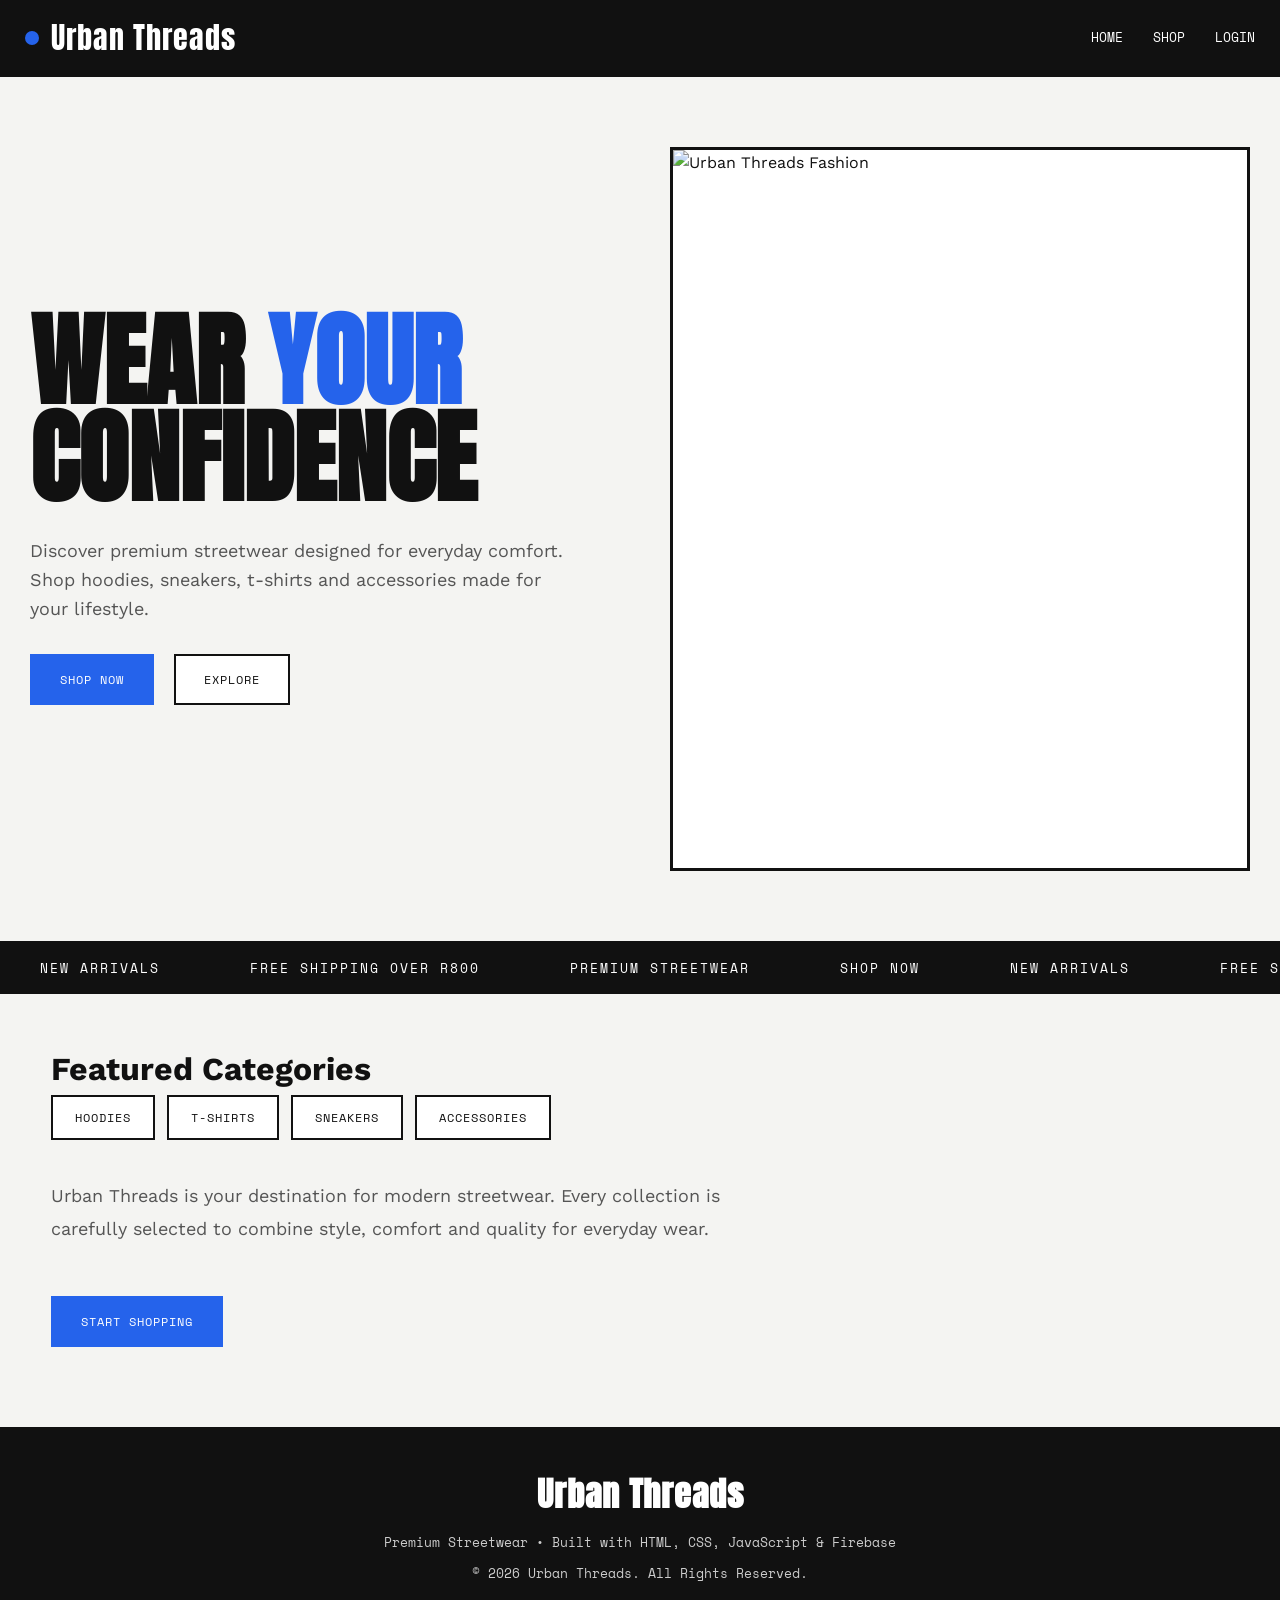
==== index.html @ 03b05e8a "Redesign landing page with modern hero section" ====
<!DOCTYPE html>
<html lang="en">
<head>

    <meta charset="UTF-8">
    <meta name="viewport" content="width=device-width, initial-scale=1.0">

    <title>Urban Threads</title>

    <link rel="stylesheet" href="css/style.css">

</head>
<body>

    <!-- ==========================
         Navigation
    =========================== -->

    <nav>

        <div class="nav-container">

            <div class="logo">

                <div class="logo-circle"></div>

                Urban Threads

            </div>

            <div class="nav-links">

                <a href="index.html">Home</a>
                <a href="shop.html">Shop</a>
                <a href="login.html">Login</a>

            </div>

        </div>

    </nav>

    <!-- ==========================
         Hero
    =========================== -->

    <section class="hero">

        <div class="hero-text">

            <h1>

                Wear <span>Your</span><br>
                Confidence

            </h1>

            <p>

                Discover premium streetwear designed for everyday comfort.
                Shop hoodies, sneakers, t-shirts and accessories made for
                your lifestyle.

            </p>

            <div class="hero-buttons">

                <a href="shop.html" class="btn btn-primary">

                    Shop Now

                </a>

                <a href="#featured" class="btn btn-outline">

                    Explore

                </a>

            </div>

        </div>

        <div class="hero-image">

            <img
                src="https://images.unsplash.com/photo-1523398002811-999ca8dec234?w=1200"
                alt="Urban Threads Fashion">

        </div>

    </section>

    <!-- ==========================
         Announcement
    =========================== -->

    <section class="announcement">

        <div class="announcement-track">

            <span>NEW ARRIVALS</span>

            <span>FREE SHIPPING OVER R800</span>

            <span>PREMIUM STREETWEAR</span>

            <span>SHOP NOW</span>

            <span>NEW ARRIVALS</span>

            <span>FREE SHIPPING OVER R800</span>

            <span>PREMIUM STREETWEAR</span>

            <span>SHOP NOW</span>

        </div>

    </section>

    <!-- ==========================
         Featured Section
    =========================== -->

    <main id="featured">

        <h1>

            Featured Categories

        </h1>

        <div class="categories">

            <button class="category-btn">

                Hoodies

            </button>

            <button class="category-btn">

                T-Shirts

            </button>

            <button class="category-btn">

                Sneakers

            </button>

            <button class="category-btn">

                Accessories

            </button>

        </div>

        <p style="font-size:18px; max-width:700px; line-height:1.8; color:#555;">

            Urban Threads is your destination for modern streetwear.
            Every collection is carefully selected to combine style,
            comfort and quality for everyday wear.

        </p>

        <br><br>

        <a href="shop.html" class="btn btn-primary">

            Start Shopping

        </a>

    </main>

    <!-- ==========================
         Footer
    =========================== -->

    <footer>

        <h2>

            Urban Threads

        </h2>

        <p>

            Premium Streetwear • Built with HTML, CSS, JavaScript & Firebase

        </p>

        <p>

            © 2026 Urban Threads. All Rights Reserved.

        </p>

    </footer>

</body>
</html>
---- css/style.css ----
/* ==========================================
   GOOGLE FONTS
========================================== */

@import url('https://fonts.googleapis.com/css2?family=Anton&family=Work+Sans:wght@300;400;500;600;700&family=Space+Mono:wght@400;700&display=swap');

/* ==========================================
   RESET
========================================== */

*{
    margin:0;
    padding:0;
    box-sizing:border-box;
}

html{
    scroll-behavior:smooth;
}

body{

    font-family:'Work Sans',sans-serif;
    background:#f4f4f2;
    color:#111;
    line-height:1.6;
    -webkit-font-smoothing:antialiased;

}

img{

    display:block;
    width:100%;

}

a{

    text-decoration:none;
    color:inherit;

}

button{

    cursor:pointer;
    border:none;
    font-family:'Work Sans',sans-serif;

}

main{

    width:92%;
    max-width:1300px;
    margin:50px auto;

}

/* ==========================================
   NAVBAR
========================================== */

nav{

    position:sticky;
    top:0;
    z-index:1000;

    background:#111;

    border-bottom:2px solid #111;

}

nav .nav-container{

    max-width:1300px;

    margin:auto;

    height:75px;

    display:flex;
    justify-content:space-between;
    align-items:center;

    padding:0 25px;

}

.logo{

    display:flex;
    align-items:center;
    gap:12px;

    font-family:'Anton',sans-serif;
    font-size:30px;
    letter-spacing:1px;

    color:white;

}

.logo-circle{

    width:14px;
    height:14px;

    border-radius:50%;

    background:#2563eb;

}

.nav-links{

    display:flex;
    align-items:center;
    gap:30px;

}

.nav-links a{

    color:white;

    font-family:'Space Mono',monospace;

    font-size:13px;

    text-transform:uppercase;

    position:relative;

    transition:.3s;

}

.nav-links a::after{

    content:"";

    position:absolute;

    left:0;
    bottom:-6px;

    width:0;

    height:2px;

    background:#2563eb;

    transition:.3s;

}

.nav-links a:hover::after{

    width:100%;

}

.nav-right{

    display:flex;
    align-items:center;
    gap:15px;

}

#user-email{

    color:#ddd;

    font-size:13px;

    max-width:180px;

    overflow:hidden;

    white-space:nowrap;

    text-overflow:ellipsis;

    font-family:'Space Mono',monospace;

}

.cart-count{

    width:22px;

    height:22px;

    border-radius:50%;

    display:flex;

    justify-content:center;

    align-items:center;

    background:#2563eb;

    color:white;

    font-size:12px;

    font-weight:bold;

}

/* ==========================================
   BUTTONS
========================================== */

.btn{

    display:inline-flex;

    justify-content:center;

    align-items:center;

    padding:14px 28px;

    border:2px solid #111;

    background:#111;

    color:white;

    font-family:'Space Mono',monospace;

    text-transform:uppercase;

    font-size:12px;

    letter-spacing:1px;

    transition:.25s;

}

.btn:hover{

    transform:translate(-3px,-3px);

}

.btn-primary{

    background:#2563eb;

    border-color:#2563eb;

}

.btn-primary:hover{

    background:#1d4ed8;

}

.btn-outline{

    background:white;

    color:#111;

}

.btn-outline:hover{

    background:#111;

    color:white;

}

/* ==========================================
   HERO
========================================== */

.hero{

    min-height:92vh;

    display:grid;

    grid-template-columns:1fr 1fr;

    align-items:center;

    gap:60px;

    max-width:1300px;

    margin:auto;

    padding:70px 30px;

}

.hero-text h1{

    font-family:'Anton',sans-serif;

    font-size:clamp(60px,8vw,105px);

    line-height:0.95;

    text-transform:uppercase;

}

.hero-text span{

    color:#2563eb;

}

.hero-text p{

    margin:30px 0;

    font-size:18px;

    max-width:550px;

    color:#555;

}

.hero-buttons{

    display:flex;

    gap:20px;

    flex-wrap:wrap;

}

.hero-image{

    overflow:hidden;

    border:3px solid #111;

    background:white;

}

.hero-image img{

    aspect-ratio:4/5;

    object-fit:cover;

    transition:.4s;

}

.hero-image:hover img{

    transform:scale(1.05);

}

/* ==========================================
   ANNOUNCEMENT BAR
========================================== */

.announcement{

    background:#111;

    color:white;

    overflow:hidden;

    white-space:nowrap;

    padding:12px 0;

    border-top:2px solid #111;

    border-bottom:2px solid #111;

}

.announcement-track{

    display:inline-block;

    animation:scroll 22s linear infinite;

    font-family:'Space Mono',monospace;

    text-transform:uppercase;

    font-size:13px;

    letter-spacing:2px;

}

.announcement-track span{

    margin:0 40px;

}

@keyframes scroll{

    from{

        transform:translateX(0);

    }

    to{

        transform:translateX(-50%);

    }

}

/* ==========================================
   SEARCH
========================================== */

.search-section {
    margin-bottom: 30px;
}

#search {
    width: 100%;
    padding: 16px 20px;
    border: 2px solid #111;
    background: white;
    font-size: 16px;
    font-family: "Work Sans", sans-serif;
    transition: 0.3s;
}

#search:focus {
    outline: none;
    border-color: #2563eb;
}

/* ==========================================
   CATEGORY BUTTONS
========================================== */

.categories {
    display: flex;
    flex-wrap: wrap;
    gap: 12px;
    margin-bottom: 40px;
}

.category-btn {
    padding: 12px 22px;
    border: 2px solid #111;
    background: white;
    color: #111;
    font-family: "Space Mono", monospace;
    font-size: 12px;
    text-transform: uppercase;
    letter-spacing: 1px;
    transition: 0.3s;
}

.category-btn:hover {
    background: #111;
    color: white;
}

.category-btn.active {
    background: #2563eb;
    color: white;
    border-color: #2563eb;
}

/* ==========================================
   PRODUCT GRID
========================================== */

#products {
    display: grid;
    grid-template-columns: repeat(auto-fit, minmax(270px, 1fr));
    gap: 30px;
    margin-bottom: 60px;
}

/* ==========================================
   PRODUCT CARD
========================================== */

.product-card {
    background: white;
    border: 2px solid #111;
    transition: 0.3s;
    overflow: hidden;
    display: flex;
    flex-direction: column;
}

.product-card:hover {
    transform: translateY(-8px);
    box-shadow: 8px 8px 0 #111;
}

.product-card img {
    width: 100%;
    height: 320px;
    object-fit: cover;
    border-bottom: 2px solid #111;
    transition: 0.4s;
}

.product-card:hover img {
    transform: scale(1.05);
}

.product-info {
    padding: 18px;
    display: flex;
    flex-direction: column;
    flex: 1;
}

.product-category {
    display: inline-block;
    margin-bottom: 10px;
    padding: 4px 10px;
    background: #2563eb;
    color: white;
    font-family: "Space Mono", monospace;
    font-size: 11px;
    text-transform: uppercase;
    width: fit-content;
}

.product-card h3 {
    font-family: "Anton", sans-serif;
    font-size: 24px;
    letter-spacing: 1px;
    text-transform: uppercase;
    margin-bottom: 10px;
}

.product-card p {
    color: #555;
    line-height: 1.6;
    margin-bottom: 20px;
    flex: 1;
}

.product-bottom {
    display: flex;
    justify-content: space-between;
    align-items: center;
    margin-top: auto;
}

.product-price {
    font-family: "Space Mono", monospace;
    font-size: 22px;
    font-weight: bold;
    color: #2563eb;
}

.add-cart-btn {
    padding: 12px 18px;
    border: none;
    background: #111;
    color: white;
    font-family: "Space Mono", monospace;
    font-size: 12px;
    text-transform: uppercase;
    transition: 0.3s;
}

.add-cart-btn:hover {
    background: #2563eb;
}

/* ==========================================
   LOADING & EMPTY STATES
========================================== */

.loading-state,
.empty-state {
    grid-column: 1 / -1;
    background: white;
    border: 2px dashed #999;
    padding: 60px 20px;
    text-align: center;
    font-family: "Space Mono", monospace;
    color: #666;
    text-transform: uppercase;
}

/* ==========================================
   CART
========================================== */

.cart-card {
    display: flex;
    gap: 20px;
    align-items: center;
    background: white;
    border: 2px solid #111;
    padding: 20px;
    margin-bottom: 25px;
    transition: 0.3s;
}

.cart-card:hover {
    box-shadow: 8px 8px 0 #111;
}

.cart-image {
    width: 160px;
    height: 160px;
    object-fit: cover;
    border: 2px solid #111;
}

.cart-details {
    flex: 1;
}

.cart-details h3 {
    font-family: "Anton", sans-serif;
    font-size: 28px;
    text-transform: uppercase;
    margin-bottom: 10px;
}

.cart-details p {
    color: #555;
    margin-bottom: 8px;
}

.cart-price {
    font-family: "Space Mono", monospace;
    font-size: 22px;
    font-weight: bold;
    color: #2563eb;
    margin: 12px 0;
}

.quantity-controls {
    display: flex;
    align-items: center;
    gap: 12px;
    margin-top: 15px;
}

.quantity-controls button {
    width: 40px;
    height: 40px;
    background: #111;
    color: white;
    font-size: 18px;
    transition: 0.3s;
}

.quantity-controls button:hover {
    background: #2563eb;
}

.quantity-controls span {
    font-size: 18px;
    font-weight: bold;
}

.remove-btn {
    margin-top: 18px;
    padding: 12px 20px;
    background: #dc2626;
    color: white;
    transition: 0.3s;
}

.remove-btn:hover {
    background: #b91c1c;
}

#cart-total {
    margin-top: 35px;
    text-align: right;
    font-family: "Anton", sans-serif;
    font-size: 38px;
    color: #111;
}

/* ==========================================
   FOOTER
========================================== */

footer {
    margin-top: 80px;
    background: #111;
    color: white;
    padding: 40px 20px;
    text-align: center;
}

footer h2 {
    font-family: "Anton", sans-serif;
    font-size: 34px;
    margin-bottom: 10px;
    letter-spacing: 1px;
}

footer p {
    color: #ccc;
    margin-top: 10px;
    font-family: "Space Mono", monospace;
    font-size: 13px;
}

/* ==========================================
   SIMPLE ANIMATIONS
========================================== */

.product-card,
.cart-card,
.category-btn,
.add-cart-btn,
.btn {
    transition: all 0.3s ease;
}

.fade-in {
    animation: fadeIn .5s ease;
}

@keyframes fadeIn {

    from {
        opacity: 0;
        transform: translateY(20px);
    }

    to {
        opacity: 1;
        transform: translateY(0);
    }

}

/* ==========================================
   RESPONSIVE
========================================== */

@media (max-width: 992px) {

    .hero {
        grid-template-columns: 1fr;
        text-align: center;
    }

    .hero-text p {
        margin-left: auto;
        margin-right: auto;
    }

    .hero-buttons {
        justify-content: center;
    }

    .hero-image {
        max-width: 450px;
        margin: auto;
    }

}

@media (max-width: 768px) {

    nav .nav-container {
        flex-direction: column;
        height: auto;
        padding: 20px;
        gap: 15px;
    }

    .nav-links {
        flex-wrap: wrap;
        justify-content: center;
    }

    .cart-card {
        flex-direction: column;
        text-align: center;
    }

    .cart-image {
        width: 100%;
        height: 260px;
    }

    #products {
        grid-template-columns: 1fr;
    }

    .hero-text h1 {
        font-size: 58px;
    }

}

@media (max-width: 480px) {

    main {
        width: 95%;
    }

    .hero {
        padding: 50px 20px;
    }

    .hero-text h1 {
        font-size: 46px;
    }

    .hero-text p {
        font-size: 16px;
    }

    .btn {
        width: 100%;
    }

    .product-card img {
        height: 260px;
    }

    .cart-image {
        height: 220px;
    }

}
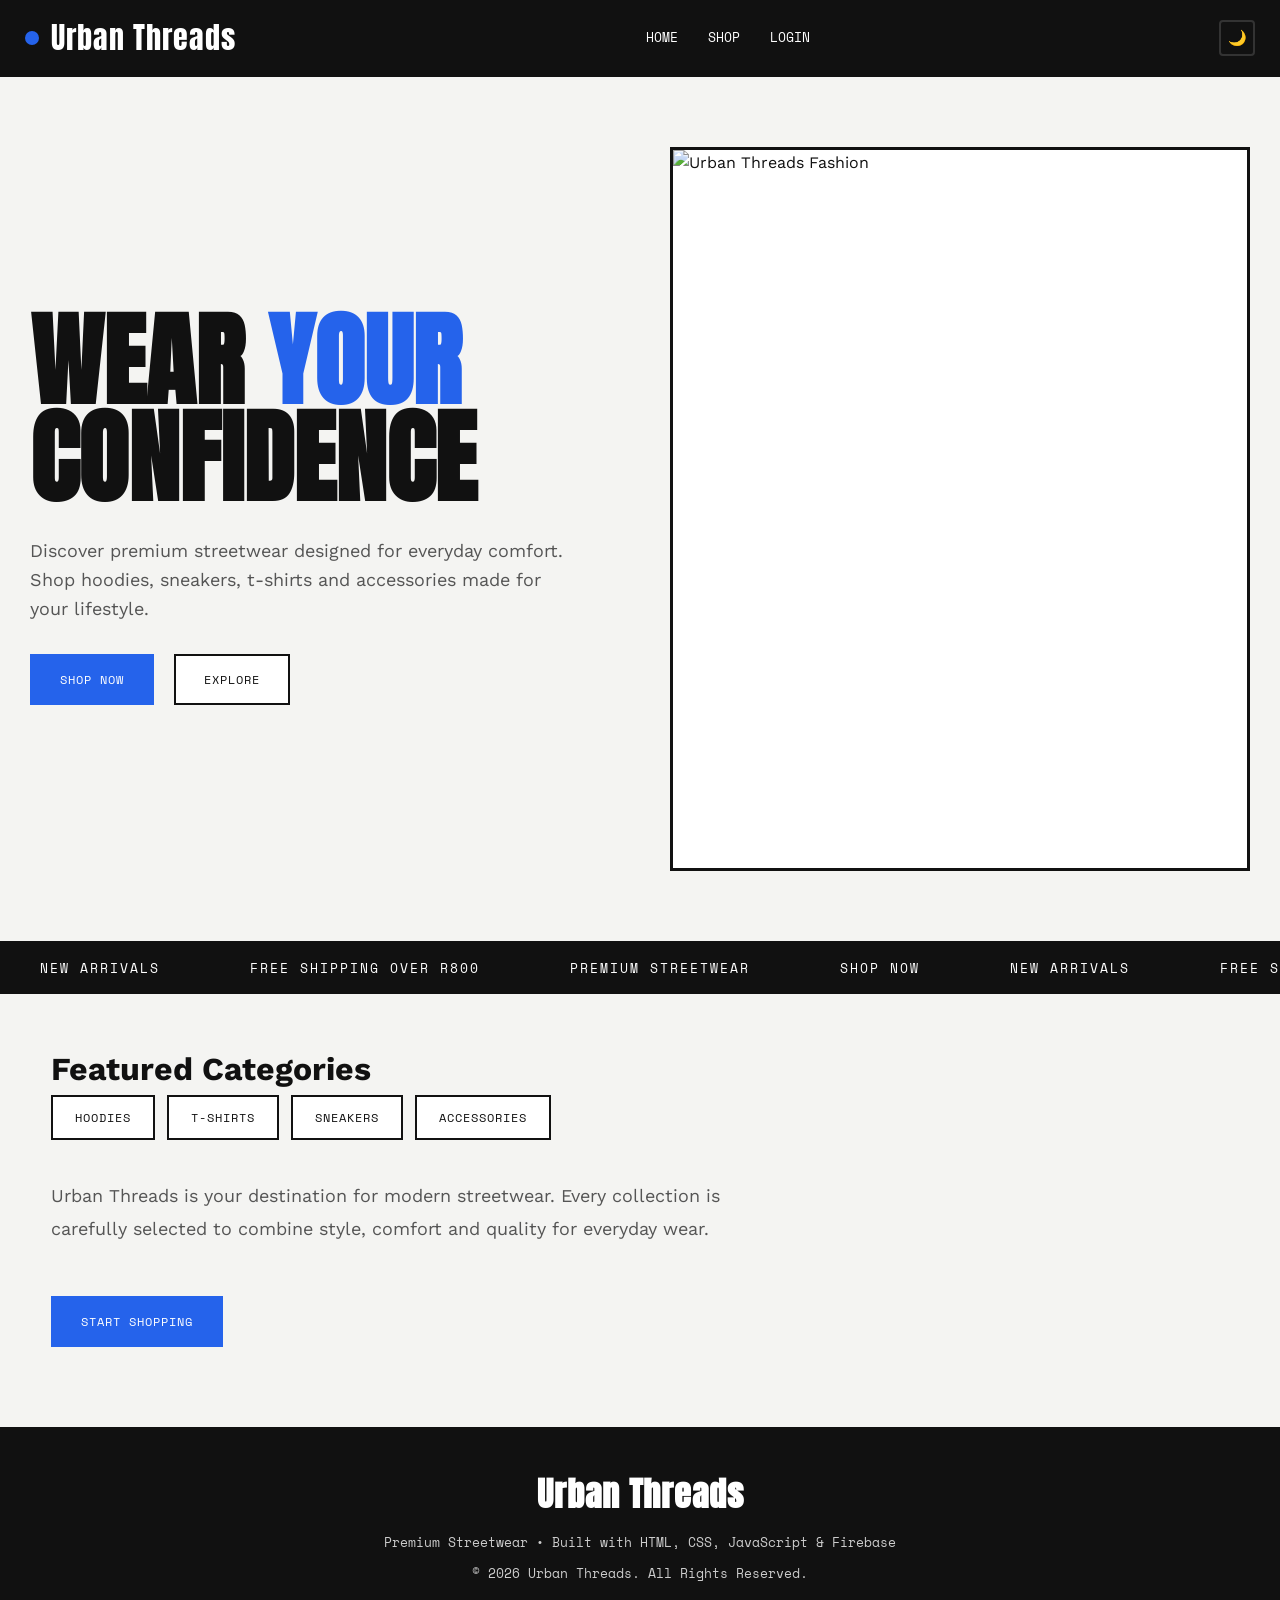
==== commit 2275f2b5: "Dark Mode Feauture Addition" ====
--- a/index.html
+++ b/index.html
@@ -2,6 +2,14 @@
 <html lang="en">
 <head>
 
+    <script>
+        (function () {
+            var stored = localStorage.getItem("ut-theme");
+            var theme = stored || (window.matchMedia("(prefers-color-scheme: dark)").matches ? "dark" : "light");
+            document.documentElement.setAttribute("data-theme", theme);
+        })();
+    </script>
+
     <meta charset="UTF-8">
     <meta name="viewport" content="width=device-width, initial-scale=1.0">
 
@@ -36,6 +44,12 @@
 
             </div>
 
+            <div class="nav-right">
+
+                <button id="theme-toggle" class="theme-toggle" type="button" aria-label="Toggle dark mode">🌙</button>
+
+            </div>
+
         </div>
 
     </nav>
@@ -203,5 +217,7 @@
 
     </footer>
 
+    <script type="module" src="js/theme.js"></script>
+
 </body>
 </html>
--- a/css/style.css
+++ b/css/style.css
@@ -3,6 +3,30 @@
 ========================================== */
 
 @import url('https://fonts.googleapis.com/css2?family=Anton&family=Work+Sans:wght@300;400;500;600;700&family=Space+Mono:wght@400;700&display=swap');
+
+/* ==========================================
+   THEME TOKENS
+   Page background, card surfaces, and text colors are driven by these
+   variables so dark mode is a single [data-theme="dark"] override below.
+   The black nav bar, footer, and brand-blue/red accents are intentionally
+   left as fixed literals — they're meant to stay the same in both themes.
+========================================== */
+
+:root {
+    --bg: #f4f4f2;
+    --surface: #ffffff;
+    --ink: #111111;
+    --ink-soft: #555555;
+    color-scheme: light;
+}
+
+[data-theme="dark"] {
+    --bg: #131311;
+    --surface: #1d1d1a;
+    --ink: #ededE7;
+    --ink-soft: #a3a49a;
+    color-scheme: dark;
+}
 
 /* ==========================================
    RESET
@@ -21,8 +45,8 @@
 body{
 
     font-family:'Work Sans',sans-serif;
-    background:#f4f4f2;
-    color:#111;
+    background:var(--bg);
+    color:var(--ink);
     line-height:1.6;
     -webkit-font-smoothing:antialiased;
 
@@ -70,7 +94,7 @@
 
     background:#111;
 
-    border-bottom:2px solid #111;
+    border-bottom:2px solid var(--ink);
 
 }
 
@@ -172,6 +196,27 @@
 
 }
 
+.theme-toggle{
+
+    display:flex;
+    align-items:center;
+    justify-content:center;
+    width:36px;
+    height:36px;
+    background:transparent;
+    border:2px solid #333;
+    border-radius:4px;
+    color:#ddd;
+    font-size:15px;
+
+}
+
+.theme-toggle:hover{
+
+    border-color:#ddd;
+
+}
+
 #user-email{
 
     color:#ddd;
@@ -228,7 +273,7 @@
 
     padding:14px 28px;
 
-    border:2px solid #111;
+    border:2px solid var(--ink);
 
     background:#111;
 
@@ -268,9 +313,9 @@
 
 .btn-outline{
 
-    background:white;
-
-    color:#111;
+    background:var(--surface);
+
+    color:var(--ink);
 
 }
 
@@ -332,7 +377,7 @@
 
     max-width:550px;
 
-    color:#555;
+    color:var(--ink-soft);
 
 }
 
@@ -350,9 +395,9 @@
 
     overflow:hidden;
 
-    border:3px solid #111;
-
-    background:white;
+    border:3px solid var(--ink);
+
+    background:var(--surface);
 
 }
 
@@ -388,9 +433,9 @@
 
     padding:12px 0;
 
-    border-top:2px solid #111;
-
-    border-bottom:2px solid #111;
+    border-top:2px solid var(--ink);
+
+    border-bottom:2px solid var(--ink);
 
 }
 
@@ -430,6 +475,28 @@
 
     }
 
+}
+
+/* ==========================================
+   SHOP HEADER
+========================================== */
+
+.shop-header {
+    margin-bottom: 40px;
+}
+
+.shop-header h1 {
+    font-family: "Anton", sans-serif;
+    font-size: clamp(42px, 6vw, 70px);
+    text-transform: uppercase;
+    line-height: 1;
+    margin-bottom: 10px;
+}
+
+.shop-header p {
+    font-size: 18px;
+    color:var(--ink-soft);
+    max-width: 600px;
 }
 
 /* ==========================================
@@ -443,8 +510,8 @@
 #search {
     width: 100%;
     padding: 16px 20px;
-    border: 2px solid #111;
-    background: white;
+    border: 2px solid var(--ink);
+    background:var(--surface);
     font-size: 16px;
     font-family: "Work Sans", sans-serif;
     transition: 0.3s;
@@ -468,9 +535,9 @@
 
 .category-btn {
     padding: 12px 22px;
-    border: 2px solid #111;
-    background: white;
-    color: #111;
+    border: 2px solid var(--ink);
+    background:var(--surface);
+    color:var(--ink);
     font-family: "Space Mono", monospace;
     font-size: 12px;
     text-transform: uppercase;
@@ -505,8 +572,8 @@
 ========================================== */
 
 .product-card {
-    background: white;
-    border: 2px solid #111;
+    background:var(--surface);
+    border: 2px solid var(--ink);
     transition: 0.3s;
     overflow: hidden;
     display: flex;
@@ -515,14 +582,14 @@
 
 .product-card:hover {
     transform: translateY(-8px);
-    box-shadow: 8px 8px 0 #111;
+    box-shadow:8px 8px 0 var(--ink);
 }
 
 .product-card img {
     width: 100%;
     height: 320px;
     object-fit: cover;
-    border-bottom: 2px solid #111;
+    border-bottom: 2px solid var(--ink);
     transition: 0.4s;
 }
 
@@ -558,7 +625,7 @@
 }
 
 .product-card p {
-    color: #555;
+    color:var(--ink-soft);
     line-height: 1.6;
     margin-bottom: 20px;
     flex: 1;
@@ -600,7 +667,7 @@
 .loading-state,
 .empty-state {
     grid-column: 1 / -1;
-    background: white;
+    background:var(--surface);
     border: 2px dashed #999;
     padding: 60px 20px;
     text-align: center;
@@ -617,22 +684,22 @@
     display: flex;
     gap: 20px;
     align-items: center;
-    background: white;
-    border: 2px solid #111;
+    background:var(--surface);
+    border: 2px solid var(--ink);
     padding: 20px;
     margin-bottom: 25px;
     transition: 0.3s;
 }
 
 .cart-card:hover {
-    box-shadow: 8px 8px 0 #111;
+    box-shadow:8px 8px 0 var(--ink);
 }
 
 .cart-image {
     width: 160px;
     height: 160px;
     object-fit: cover;
-    border: 2px solid #111;
+    border: 2px solid var(--ink);
 }
 
 .cart-details {
@@ -647,7 +714,7 @@
 }
 
 .cart-details p {
-    color: #555;
+    color:var(--ink-soft);
     margin-bottom: 8px;
 }
 
@@ -701,7 +768,81 @@
     text-align: right;
     font-family: "Anton", sans-serif;
     font-size: 38px;
-    color: #111;
+    color:var(--ink);
+}
+
+/* ==========================================
+   CART PAGE
+========================================== */
+
+#cart-items {
+    margin-top: 30px;
+}
+
+.cart-card {
+    display: flex;
+    gap: 25px;
+    align-items: center;
+    background:var(--surface);
+    border: 2px solid var(--ink);
+    padding: 20px;
+    margin-bottom: 25px;
+    transition: 0.3s;
+}
+
+.cart-card:hover {
+    transform: translateY(-4px);
+    box-shadow:8px 8px 0 var(--ink);
+}
+
+.cart-image {
+    width: 170px;
+    height: 170px;
+    object-fit: cover;
+    border: 2px solid var(--ink);
+}
+
+.cart-details {
+    flex: 1;
+}
+
+.cart-details h3 {
+    font-family: "Anton", sans-serif;
+    font-size: 30px;
+    margin-bottom: 10px;
+    text-transform: uppercase;
+}
+
+.cart-details p {
+    margin-bottom: 8px;
+    color:var(--ink-soft);
+}
+
+.cart-price {
+    color: #2563eb;
+    font-size: 22px;
+    font-weight: bold;
+    margin: 15px 0;
+}
+
+.remove-btn {
+    background: #dc2626;
+    color: white;
+    padding: 12px 20px;
+    border: none;
+    cursor: pointer;
+    transition: 0.3s;
+}
+
+.remove-btn:hover {
+    background: #b91c1c;
+}
+
+#cart-total {
+    text-align: right;
+    margin-top: 35px;
+    font-size: 40px;
+    font-family: "Anton", sans-serif;
 }
 
 /* ==========================================
@@ -731,6 +872,91 @@
 }
 
 /* ==========================================
+   LOGIN PAGE
+========================================== */
+
+.login-page {
+    display: grid;
+    grid-template-columns: 1fr 1fr;
+    min-height: calc(100vh - 80px);
+}
+
+.login-image img {
+    width: 100%;
+    height: 100%;
+    object-fit: cover;
+}
+
+.login-container {
+    display: flex;
+    flex-direction: column;
+    justify-content: center;
+    padding: 60px;
+    background:var(--surface);
+}
+
+.login-container h1 {
+    font-family: "Anton", sans-serif;
+    font-size: 60px;
+    text-transform: uppercase;
+    margin-bottom: 15px;
+}
+
+.login-container p {
+    color:var(--ink-soft);
+    margin-bottom: 30px;
+}
+
+.login-container form {
+    display: flex;
+    flex-direction: column;
+    gap: 18px;
+}
+
+.login-container input {
+    padding: 15px;
+    border: 2px solid var(--ink);
+    font-size: 16px;
+}
+
+.login-container input:focus {
+    outline: none;
+    border-color: #2563eb;
+}
+
+#login-message {
+    margin-top: 15px;
+    color: #dc2626;
+    font-weight: bold;
+}
+
+.login-container hr {
+    margin: 35px 0;
+}
+
+.login-container h2 {
+    font-family: "Anton", sans-serif;
+    font-size: 30px;
+    margin-bottom: 15px;
+}
+
+@media (max-width: 900px) {
+
+    .login-page {
+        grid-template-columns: 1fr;
+    }
+
+    .login-image {
+        display: none;
+    }
+
+    .login-container {
+        padding: 40px 25px;
+    }
+
+}
+
+/* ==========================================
    SIMPLE ANIMATIONS
 ========================================== */
 
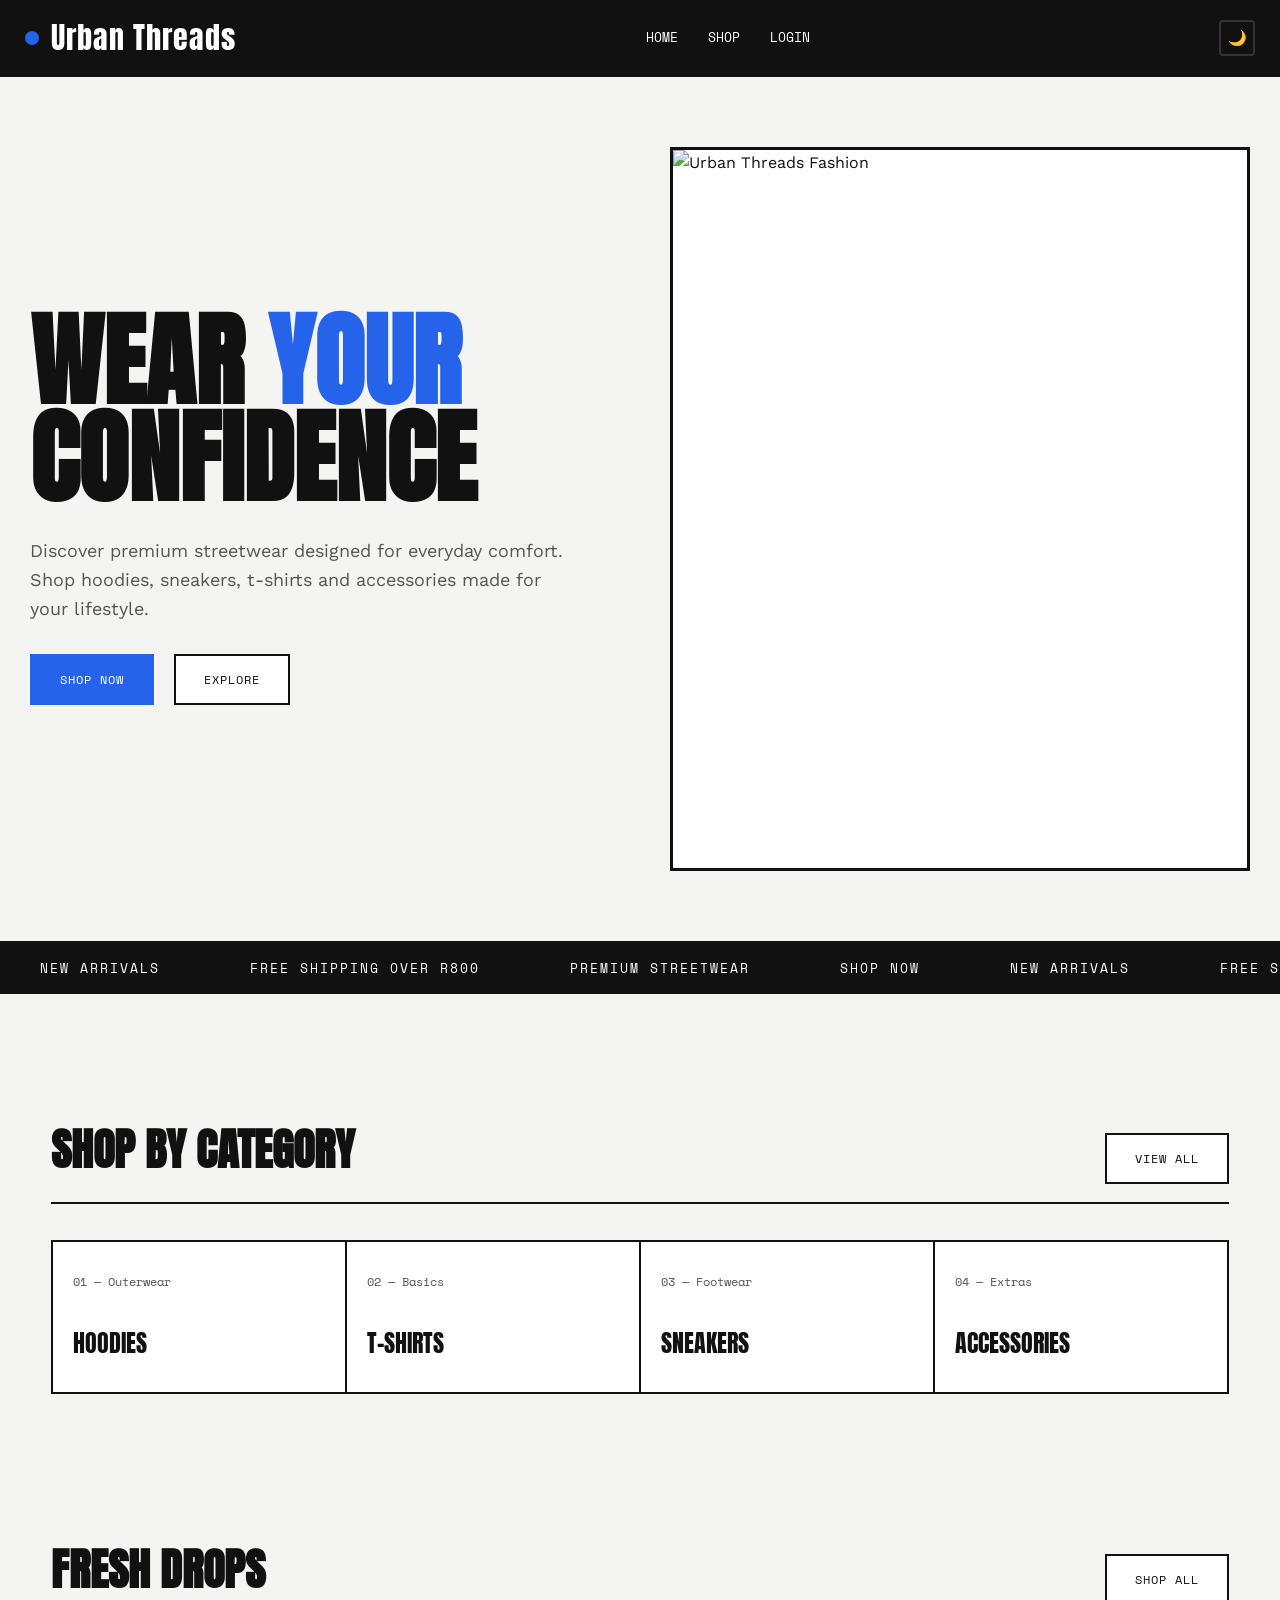
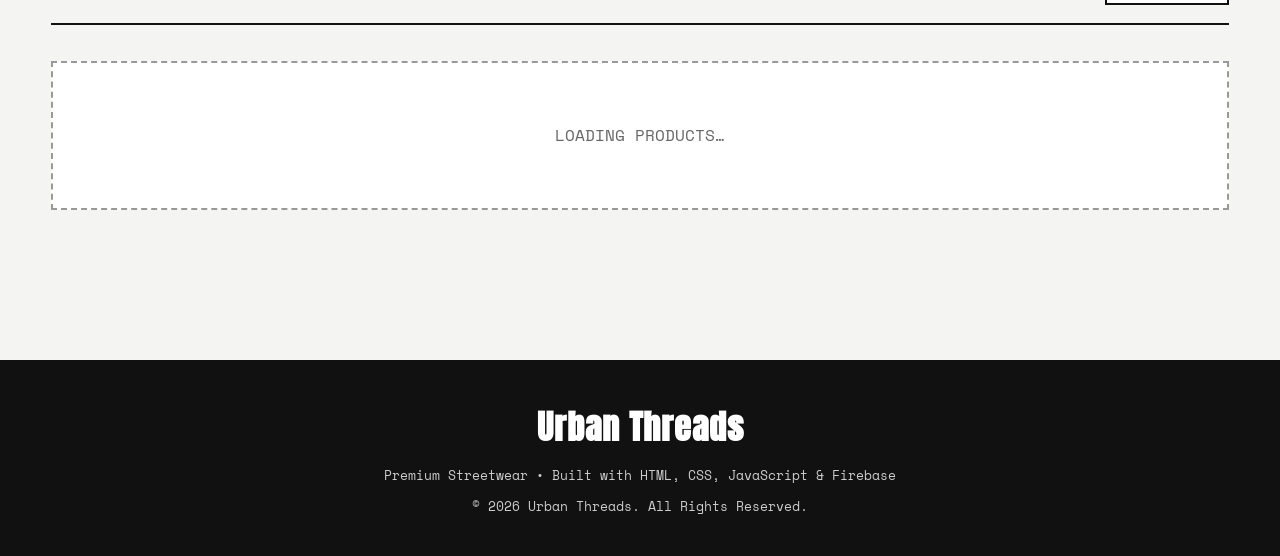
==== commit 79f5cfad: "UI/UX Polish" ====
--- a/index.html
+++ b/index.html
@@ -2,13 +2,7 @@
 <html lang="en">
 <head>
 
-    <script>
-        (function () {
-            var stored = localStorage.getItem("ut-theme");
-            var theme = stored || (window.matchMedia("(prefers-color-scheme: dark)").matches ? "dark" : "light");
-            document.documentElement.setAttribute("data-theme", theme);
-        })();
-    </script>
+    <script src="js/theme-init.js"></script>
 
     <meta charset="UTF-8">
     <meta name="viewport" content="width=device-width, initial-scale=1.0">
@@ -134,90 +128,100 @@
     </section>
 
     <!-- ==========================
-         Featured Section
+         Shop by Category
     =========================== -->
 
     <main id="featured">
 
-        <h1>
-
-            Featured Categories
-
-        </h1>
-
-        <div class="categories">
-
-            <button class="category-btn">
-
-                Hoodies
-
-            </button>
-
-            <button class="category-btn">
-
-                T-Shirts
-
-            </button>
-
-            <button class="category-btn">
-
-                Sneakers
-
-            </button>
-
-            <button class="category-btn">
-
-                Accessories
-
-            </button>
-
-        </div>
-
-        <p style="font-size:18px; max-width:700px; line-height:1.8; color:#555;">
-
-            Urban Threads is your destination for modern streetwear.
-            Every collection is carefully selected to combine style,
-            comfort and quality for everyday wear.
+        <section class="section">
+
+            <div class="section-head">
+
+                <h2>Shop by Category</h2>
+
+                <a href="shop.html" class="btn btn-outline">View all</a>
+
+            </div>
+
+            <div class="category-strip">
+
+                <a class="category-tile" href="shop.html">
+                    <span class="cat-code">01 — Outerwear</span>
+                    <span class="cat-name">Hoodies</span>
+                </a>
+
+                <a class="category-tile" href="shop.html">
+                    <span class="cat-code">02 — Basics</span>
+                    <span class="cat-name">T-Shirts</span>
+                </a>
+
+                <a class="category-tile" href="shop.html">
+                    <span class="cat-code">03 — Footwear</span>
+                    <span class="cat-name">Sneakers</span>
+                </a>
+
+                <a class="category-tile" href="shop.html">
+                    <span class="cat-code">04 — Extras</span>
+                    <span class="cat-name">Accessories</span>
+                </a>
+
+            </div>
+
+        </section>
+
+        <!-- ==========================
+             Fresh Drops (live from Firestore)
+        =========================== -->
+
+        <section class="section">
+
+            <div class="section-head">
+
+                <h2>Fresh Drops</h2>
+
+                <a href="shop.html" class="btn btn-outline">Shop all</a>
+
+            </div>
+
+            <div class="product-grid" id="featured-grid">
+
+                <p class="loading-state">Loading products…</p>
+
+            </div>
+
+        </section>
+
+    </main>
+
+    <!-- ==========================
+         Footer
+    =========================== -->
+
+    <footer>
+
+        <h2>
+
+            Urban Threads
+
+        </h2>
+
+        <p>
+
+            Premium Streetwear • Built with HTML, CSS, JavaScript & Firebase
 
         </p>
 
-        <br><br>
-
-        <a href="shop.html" class="btn btn-primary">
-
-            Start Shopping
-
-        </a>
-
-    </main>
-
-    <!-- ==========================
-         Footer
-    =========================== -->
-
-    <footer>
-
-        <h2>
-
-            Urban Threads
-
-        </h2>
-
         <p>
 
-            Premium Streetwear • Built with HTML, CSS, JavaScript & Firebase
+            © 2026 Urban Threads. All Rights Reserved.
 
         </p>
 
-        <p>
-
-            © 2026 Urban Threads. All Rights Reserved.
-
-        </p>
-
     </footer>
 
     <script type="module" src="js/theme.js"></script>
+
+    <script type="module" src="js/landing.js"></script>
 
 </body>
 </html>
--- a/css/style.css
+++ b/css/style.css
@@ -661,6 +661,82 @@
 }
 
 /* ==========================================
+   HOME PAGE SECTIONS
+   Section header + category tiles + the Fresh Drops product grid.
+   Reuses the same tokens/accent as the rest of the site so it reads as
+   part of the same design, not a bolted-on block.
+========================================== */
+
+.section {
+    padding: 70px 0;
+}
+
+.section-head {
+    display: flex;
+    align-items: flex-end;
+    justify-content: space-between;
+    gap: 16px;
+    margin-bottom: 36px;
+    padding-bottom: 18px;
+    border-bottom: 2px solid var(--ink);
+}
+
+.section-head h2 {
+    font-family: "Anton", sans-serif;
+    font-size: clamp(30px, 4vw, 44px);
+    text-transform: uppercase;
+}
+
+.category-strip {
+    display: grid;
+    grid-template-columns: repeat(4, 1fr);
+    gap: 2px;
+    background: var(--ink);
+    border: 2px solid var(--ink);
+}
+
+.category-tile {
+    background: var(--surface);
+    color: var(--ink);
+    padding: 30px 20px;
+    min-height: 150px;
+    display: flex;
+    flex-direction: column;
+    justify-content: space-between;
+    transition: 0.3s;
+}
+
+.category-tile:hover {
+    background: #2563eb;
+    color: white;
+}
+
+.category-tile .cat-name {
+    font-family: "Anton", sans-serif;
+    font-size: 24px;
+    text-transform: uppercase;
+}
+
+.category-tile .cat-code {
+    font-family: "Space Mono", monospace;
+    font-size: 12px;
+    color: var(--ink-soft);
+}
+
+.category-tile:hover .cat-code {
+    color: white;
+    opacity: 0.8;
+}
+
+/* Same grid rules as #products, exposed as a class so the home page's
+   Fresh Drops grid (#featured-grid) can share it without duplicate ids. */
+.product-grid {
+    display: grid;
+    grid-template-columns: repeat(auto-fit, minmax(270px, 1fr));
+    gap: 30px;
+}
+
+/* ==========================================
    LOADING & EMPTY STATES
 ========================================== */
 
@@ -1041,6 +1117,14 @@
         grid-template-columns: 1fr;
     }
 
+    .product-grid {
+        grid-template-columns: 1fr;
+    }
+
+    .category-strip {
+        grid-template-columns: repeat(2, 1fr);
+    }
+
     .hero-text h1 {
         font-size: 58px;
     }
@@ -1049,6 +1133,14 @@
 
 @media (max-width: 480px) {
 
+    .category-strip {
+        grid-template-columns: 1fr;
+    }
+
+}
+
+@media (max-width: 480px) {
+
     main {
         width: 95%;
     }
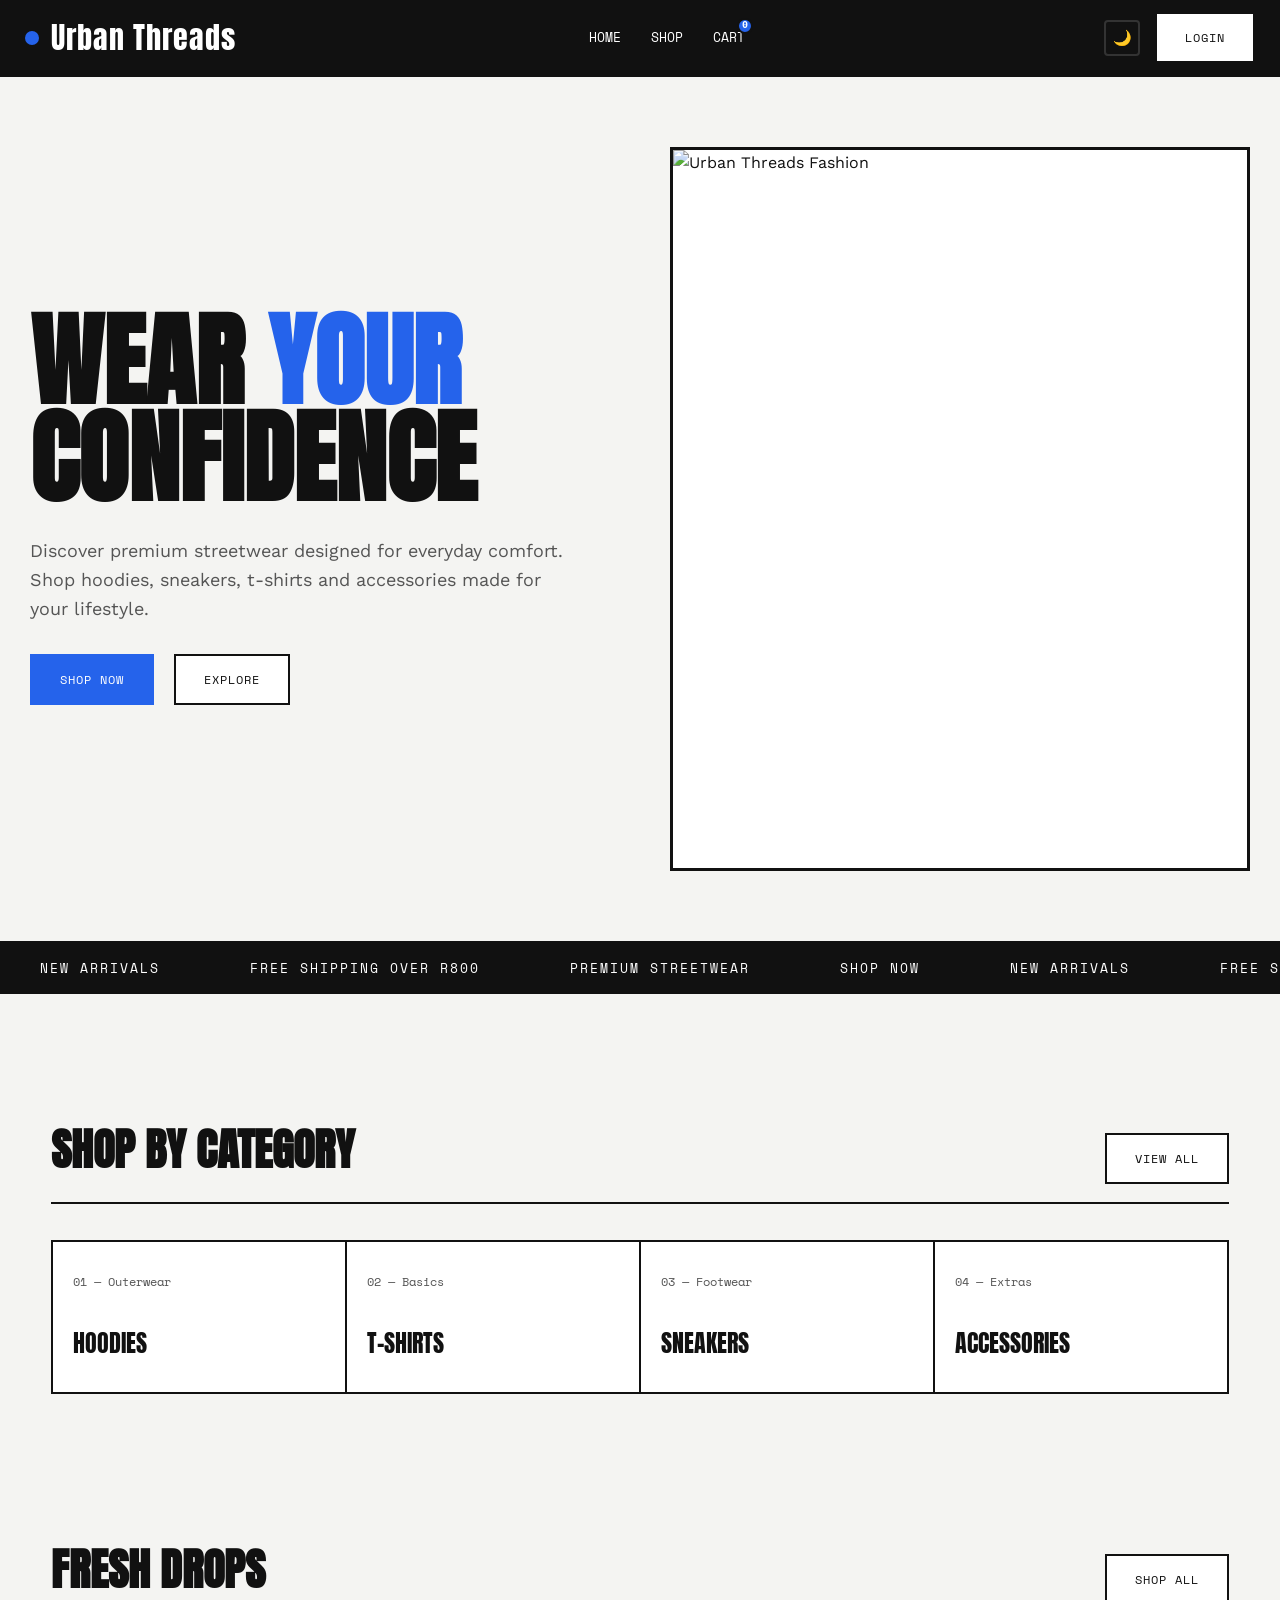
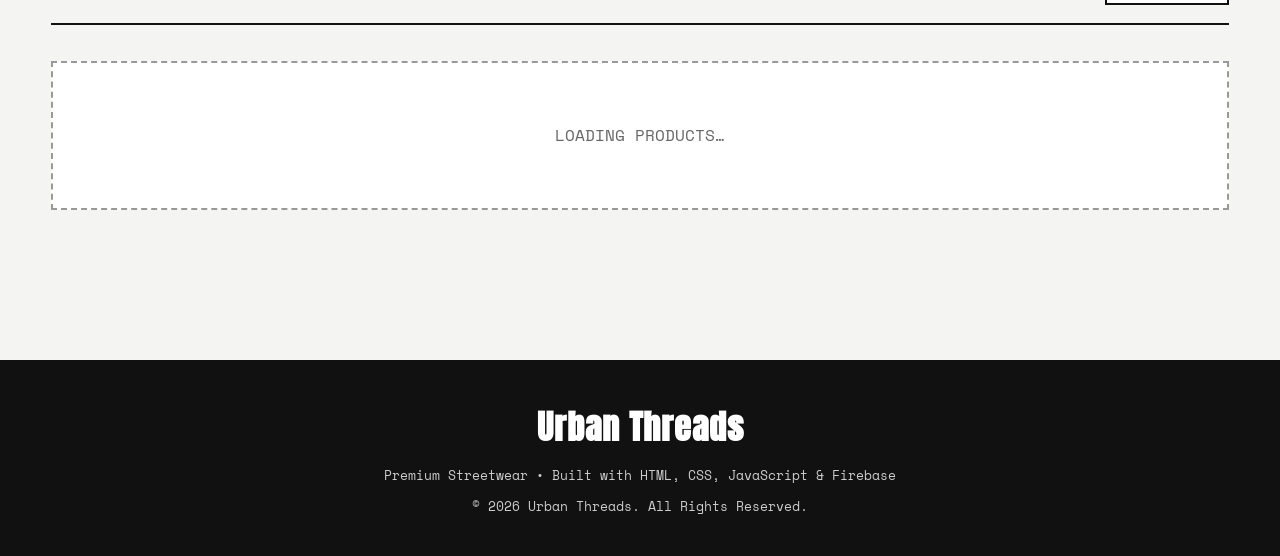
==== commit 7b554f9d: "Urban Threads Complete" ====
--- a/index.html
+++ b/index.html
@@ -34,13 +34,17 @@
 
                 <a href="index.html">Home</a>
                 <a href="shop.html">Shop</a>
-                <a href="login.html">Login</a>
+                <a href="cart.html" class="cart-link">Cart<span class="cart-count" id="cart-count">0</span></a>
 
             </div>
 
             <div class="nav-right">
 
                 <button id="theme-toggle" class="theme-toggle" type="button" aria-label="Toggle dark mode">🌙</button>
+
+                <div class="nav-auth" id="nav-auth">
+                    <a href="login.html" class="btn btn-outline">Login</a>
+                </div>
 
             </div>
 
@@ -145,22 +149,22 @@
 
             <div class="category-strip">
 
-                <a class="category-tile" href="shop.html">
+                <a class="category-tile" href="shop.html?category=Hoodies">
                     <span class="cat-code">01 — Outerwear</span>
                     <span class="cat-name">Hoodies</span>
                 </a>
 
-                <a class="category-tile" href="shop.html">
+                <a class="category-tile" href="shop.html?category=T-Shirts">
                     <span class="cat-code">02 — Basics</span>
                     <span class="cat-name">T-Shirts</span>
                 </a>
 
-                <a class="category-tile" href="shop.html">
+                <a class="category-tile" href="shop.html?category=Sneakers">
                     <span class="cat-code">03 — Footwear</span>
                     <span class="cat-name">Sneakers</span>
                 </a>
 
-                <a class="category-tile" href="shop.html">
+                <a class="category-tile" href="shop.html?category=Accessories">
                     <span class="cat-code">04 — Extras</span>
                     <span class="cat-name">Accessories</span>
                 </a>
@@ -221,6 +225,8 @@
 
     <script type="module" src="js/theme.js"></script>
 
+    <script type="module" src="js/navbar.js"></script>
+
     <script type="module" src="js/landing.js"></script>
 
 </body>
--- a/css/style.css
+++ b/css/style.css
@@ -217,7 +217,15 @@
 
 }
 
-#user-email{
+.nav-auth{
+
+    display:flex;
+    align-items:center;
+    gap:12px;
+
+}
+
+.user-email{
 
     color:#ddd;
 
@@ -235,14 +243,31 @@
 
 }
 
+/* Cart link needs its own stacking context so the badge can float at its
+   top-right corner without pushing the other nav links out of line. */
+.cart-link{
+
+    padding-right:6px;
+
+}
+
 .cart-count{
 
-    width:22px;
-
-    height:22px;
+    position:absolute;
+
+    top:-9px;
+
+    right:-2px;
+
+    min-width:16px;
+
+    height:16px;
+    padding:0 3px;
 
     border-radius:50%;
 
+    border:2px solid #111;
+
     display:flex;
 
     justify-content:center;
@@ -253,9 +278,19 @@
 
     color:white;
 
-    font-size:12px;
+    font-size:10px;
 
     font-weight:bold;
+    font-family:'Space Mono',monospace;
+    line-height:1;
+
+}
+
+/* Dark mode keeps the nav bar black regardless of theme, but the badge's
+   border needs to match so it still reads as "cut into" the nav. */
+[data-theme="dark"] .cart-count{
+
+    border-color:#111;
 
 }
 
@@ -753,172 +788,168 @@
 }
 
 /* ==========================================
-   CART
-========================================== */
-
-.cart-card {
-    display: flex;
-    gap: 20px;
+   CART PAGE
+========================================== */
+
+.gate {
+    margin-top: 40px;
+    padding: 80px 24px;
+    text-align: center;
+    background: var(--surface);
+    border: 2px dashed var(--ink-soft);
+}
+
+.gate h2 {
+    font-family: "Anton", sans-serif;
+    font-size: 32px;
+    text-transform: uppercase;
+    margin-bottom: 14px;
+}
+
+.gate p {
+    color: var(--ink-soft);
+    max-width: 480px;
+    margin: 0 auto 28px;
+}
+
+.cart-layout {
+    display: grid;
+    grid-template-columns: 1.6fr 1fr;
+    gap: 30px;
+    margin-top: 30px;
+    align-items: start;
+}
+
+.cart-list {
+    background: var(--surface);
+    border: 2px solid var(--ink);
+}
+
+.cart-list .loading-state,
+.cart-list .empty-state {
+    border: none;
+    margin: 0;
+}
+
+.cart-row {
+    display: grid;
+    grid-template-columns: 90px 1fr auto auto;
+    gap: 18px;
     align-items: center;
-    background:var(--surface);
-    border: 2px solid var(--ink);
-    padding: 20px;
-    margin-bottom: 25px;
-    transition: 0.3s;
-}
-
-.cart-card:hover {
-    box-shadow:8px 8px 0 var(--ink);
-}
-
-.cart-image {
-    width: 160px;
-    height: 160px;
+    padding: 18px;
+}
+
+.cart-row + .cart-row {
+    border-top: 2px solid var(--bg);
+}
+
+.cart-row img {
+    width: 90px;
+    height: 90px;
     object-fit: cover;
     border: 2px solid var(--ink);
 }
 
-.cart-details {
-    flex: 1;
-}
-
-.cart-details h3 {
+.cart-item-name {
     font-family: "Anton", sans-serif;
-    font-size: 28px;
-    text-transform: uppercase;
-    margin-bottom: 10px;
-}
-
-.cart-details p {
-    color:var(--ink-soft);
-    margin-bottom: 8px;
-}
-
-.cart-price {
-    font-family: "Space Mono", monospace;
-    font-size: 22px;
+    font-size: 17px;
+    text-transform: uppercase;
+}
+
+.cart-item-meta {
+    font-family: "Space Mono", monospace;
+    font-size: 12px;
+    color: var(--ink-soft);
+    margin-top: 4px;
+}
+
+.cart-item-price {
+    font-family: "Space Mono", monospace;
+    font-size: 14px;
+    color: #2563eb;
     font-weight: bold;
-    color: #2563eb;
-    margin: 12px 0;
-}
-
-.quantity-controls {
+    margin-top: 6px;
+}
+
+.qty-control {
     display: flex;
     align-items: center;
-    gap: 12px;
-    margin-top: 15px;
-}
-
-.quantity-controls button {
-    width: 40px;
-    height: 40px;
-    background: #111;
+    border: 2px solid var(--ink);
+    font-family: "Space Mono", monospace;
+}
+
+.qty-control button {
+    width: 30px;
+    height: 30px;
+    background: var(--surface);
+    color: var(--ink);
+    font-size: 15px;
+}
+
+.qty-control button:hover {
+    background: #2563eb;
     color: white;
-    font-size: 18px;
-    transition: 0.3s;
-}
-
-.quantity-controls button:hover {
-    background: #2563eb;
-}
-
-.quantity-controls span {
-    font-size: 18px;
+}
+
+.qty-control span {
+    min-width: 30px;
+    text-align: center;
+    font-size: 13px;
+}
+
+.remove-link {
+    font-family: "Space Mono", monospace;
+    font-size: 11px;
+    text-transform: uppercase;
+    letter-spacing: 1px;
+    color: #dc2626;
+    border-bottom: 1px solid #dc2626;
+    background: none;
+    padding: 0;
+}
+
+.cart-summary {
+    border: 2px solid var(--ink);
+    background: var(--surface);
+    padding: 26px;
+    position: sticky;
+    top: 96px;
+}
+
+.cart-summary h2 {
+    font-family: "Anton", sans-serif;
+    font-size: 24px;
+    text-transform: uppercase;
+    margin-bottom: 20px;
+}
+
+.summary-row {
+    display: flex;
+    justify-content: space-between;
+    font-family: "Space Mono", monospace;
+    font-size: 13px;
+    padding: 12px 0;
+    border-bottom: 1px solid var(--bg);
+}
+
+.summary-row.total {
+    font-size: 17px;
     font-weight: bold;
-}
-
-.remove-btn {
-    margin-top: 18px;
-    padding: 12px 20px;
-    background: #dc2626;
-    color: white;
-    transition: 0.3s;
-}
-
-.remove-btn:hover {
-    background: #b91c1c;
-}
-
-#cart-total {
-    margin-top: 35px;
-    text-align: right;
-    font-family: "Anton", sans-serif;
-    font-size: 38px;
-    color:var(--ink);
-}
-
-/* ==========================================
-   CART PAGE
-========================================== */
-
-#cart-items {
-    margin-top: 30px;
-}
-
-.cart-card {
+    border-bottom: none;
+    border-top: 2px solid var(--ink);
+    margin-top: 6px;
+    padding-top: 16px;
+}
+
+.summary-actions {
+    margin-top: 22px;
     display: flex;
-    gap: 25px;
-    align-items: center;
-    background:var(--surface);
-    border: 2px solid var(--ink);
-    padding: 20px;
-    margin-bottom: 25px;
-    transition: 0.3s;
-}
-
-.cart-card:hover {
-    transform: translateY(-4px);
-    box-shadow:8px 8px 0 var(--ink);
-}
-
-.cart-image {
-    width: 170px;
-    height: 170px;
-    object-fit: cover;
-    border: 2px solid var(--ink);
-}
-
-.cart-details {
-    flex: 1;
-}
-
-.cart-details h3 {
-    font-family: "Anton", sans-serif;
-    font-size: 30px;
-    margin-bottom: 10px;
-    text-transform: uppercase;
-}
-
-.cart-details p {
-    margin-bottom: 8px;
-    color:var(--ink-soft);
-}
-
-.cart-price {
-    color: #2563eb;
-    font-size: 22px;
-    font-weight: bold;
-    margin: 15px 0;
-}
-
-.remove-btn {
-    background: #dc2626;
-    color: white;
-    padding: 12px 20px;
-    border: none;
-    cursor: pointer;
-    transition: 0.3s;
-}
-
-.remove-btn:hover {
-    background: #b91c1c;
-}
-
-#cart-total {
-    text-align: right;
-    margin-top: 35px;
-    font-size: 40px;
-    font-family: "Anton", sans-serif;
+    flex-direction: column;
+    gap: 10px;
+}
+
+.btn-block {
+    width: 100%;
 }
 
 /* ==========================================
@@ -989,10 +1020,16 @@
     gap: 18px;
 }
 
+.login-container form[hidden] {
+    display: none;
+}
+
 .login-container input {
     padding: 15px;
     border: 2px solid var(--ink);
     font-size: 16px;
+    background: var(--surface);
+    color: var(--ink);
 }
 
 .login-container input:focus {
@@ -1000,20 +1037,45 @@
     border-color: #2563eb;
 }
 
-#login-message {
+/* Login / Sign Up tab switcher, sits above whichever form is active */
+.auth-tabs {
+    display: grid;
+    grid-template-columns: 1fr 1fr;
+    border: 2px solid var(--ink);
+    margin-bottom: 28px;
+}
+
+.auth-tab {
+    background: var(--surface);
+    color: var(--ink);
+    padding: 14px;
+    font-family: "Space Mono", monospace;
+    font-size: 12px;
+    text-transform: uppercase;
+    letter-spacing: 1px;
+}
+
+.auth-tab + .auth-tab {
+    border-left: 2px solid var(--ink);
+}
+
+.auth-tab[aria-selected="true"] {
+    background: #2563eb;
+    color: white;
+}
+
+#message {
     margin-top: 15px;
     color: #dc2626;
     font-weight: bold;
-}
-
-.login-container hr {
-    margin: 35px 0;
-}
-
-.login-container h2 {
-    font-family: "Anton", sans-serif;
-    font-size: 30px;
-    margin-bottom: 15px;
+    min-height: 20px;
+}
+
+.auth-switch {
+    margin-top: 24px;
+    font-size: 13px;
+    color: var(--ink-soft);
+    text-align: center;
 }
 
 @media (max-width: 900px) {
@@ -1033,11 +1095,39 @@
 }
 
 /* ==========================================
+   TOAST
+========================================== */
+
+.toast {
+    position: fixed;
+    bottom: 28px;
+    left: 50%;
+    transform: translateX(-50%) translateY(20px);
+    background: #111;
+    color: white;
+    font-family: "Space Mono", monospace;
+    font-size: 13px;
+    padding: 16px 26px;
+    border: 2px solid var(--ink);
+    opacity: 0;
+    pointer-events: none;
+    transition: opacity 0.25s ease, transform 0.25s ease;
+    z-index: 2000;
+    max-width: 90vw;
+    text-align: center;
+}
+
+.toast.show {
+    opacity: 1;
+    transform: translateX(-50%) translateY(0);
+}
+
+/* ==========================================
    SIMPLE ANIMATIONS
 ========================================== */
 
 .product-card,
-.cart-card,
+.cart-row,
 .category-btn,
 .add-cart-btn,
 .btn {
@@ -1103,14 +1193,28 @@
         justify-content: center;
     }
 
-    .cart-card {
-        flex-direction: column;
-        text-align: center;
-    }
-
-    .cart-image {
-        width: 100%;
-        height: 260px;
+    .cart-layout {
+        grid-template-columns: 1fr;
+    }
+
+    .cart-summary {
+        position: static;
+    }
+
+    .cart-row {
+        grid-template-columns: 64px 1fr;
+        row-gap: 10px;
+    }
+
+    .cart-row img {
+        width: 64px;
+        height: 64px;
+    }
+
+    .qty-control,
+    .remove-link {
+        grid-column: 2;
+        justify-self: start;
     }
 
     #products {
@@ -1137,10 +1241,6 @@
         grid-template-columns: 1fr;
     }
 
-}
-
-@media (max-width: 480px) {
-
     main {
         width: 95%;
     }
@@ -1165,8 +1265,4 @@
         height: 260px;
     }
 
-    .cart-image {
-        height: 220px;
-    }
-
 }
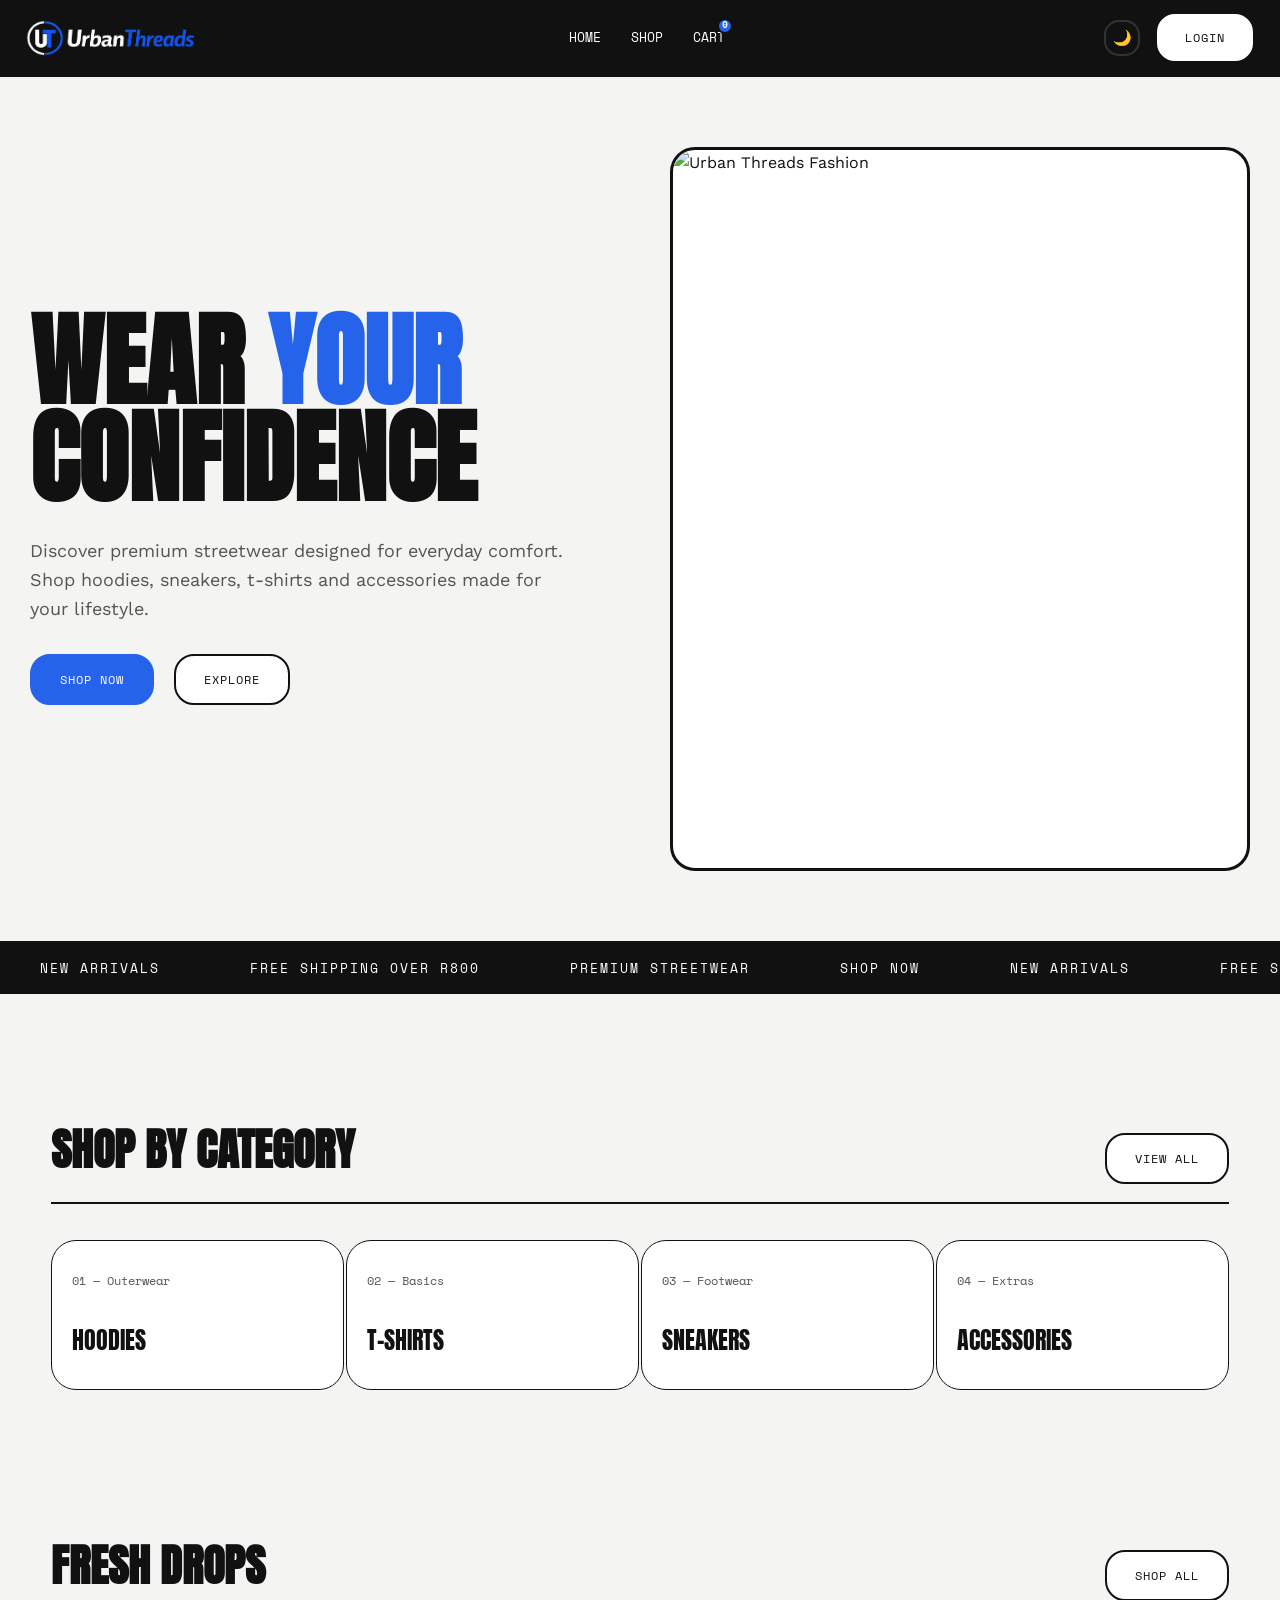
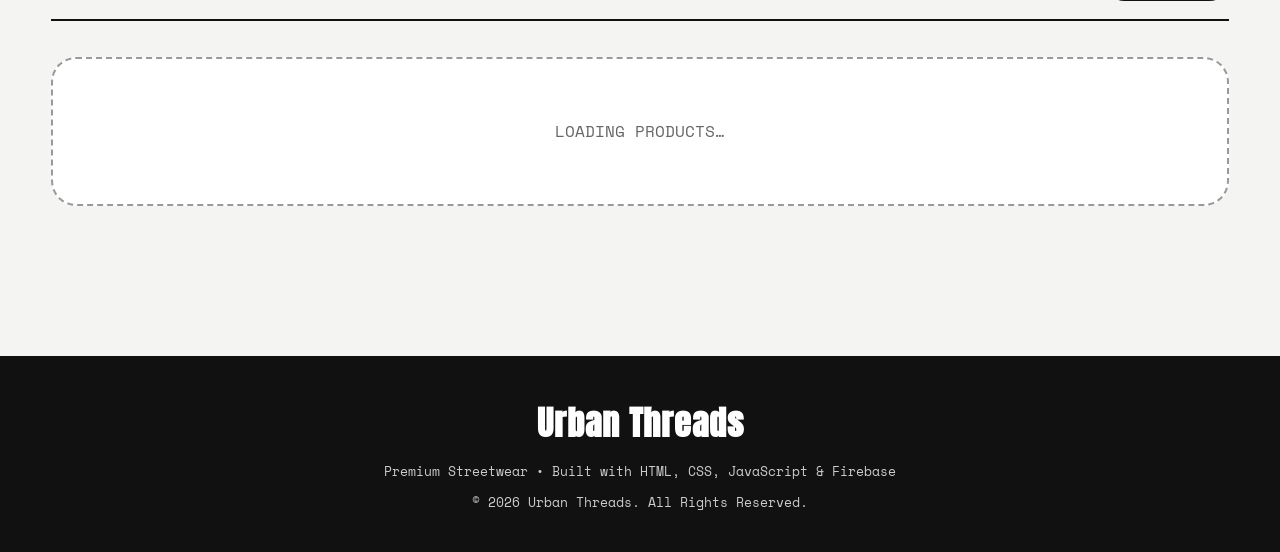
==== commit 88a16d58: "Added profile avatar with dropdown, profile page, and brand logo/favicon" ====
--- a/index.html
+++ b/index.html
@@ -1,232 +1,150 @@
 <!DOCTYPE html>
 <html lang="en">
 <head>
-
     <script src="js/theme-init.js"></script>
-
     <meta charset="UTF-8">
     <meta name="viewport" content="width=device-width, initial-scale=1.0">
-
     <title>Urban Threads</title>
-
     <link rel="stylesheet" href="css/style.css">
-
+    <link rel="icon" type="image/png" href="assets/favicon.png">
 </head>
 <body>
-
     <!-- ==========================
          Navigation
     =========================== -->
-
     <nav>
-
         <div class="nav-container">
-
-            <div class="logo">
-
-                <div class="logo-circle"></div>
-
-                Urban Threads
-
-            </div>
+            <a href="index.html" class="logo">
+                <img src="assets/logo.png" alt="Urban Threads" class="logo-img">
+            </a>
 
             <div class="nav-links">
-
                 <a href="index.html">Home</a>
                 <a href="shop.html">Shop</a>
                 <a href="cart.html" class="cart-link">Cart<span class="cart-count" id="cart-count">0</span></a>
-
             </div>
 
             <div class="nav-right">
-
                 <button id="theme-toggle" class="theme-toggle" type="button" aria-label="Toggle dark mode">🌙</button>
-
                 <div class="nav-auth" id="nav-auth">
                     <a href="login.html" class="btn btn-outline">Login</a>
                 </div>
-
             </div>
-
         </div>
-
     </nav>
 
     <!-- ==========================
          Hero
     =========================== -->
-
     <section class="hero">
-
         <div class="hero-text">
-
             <h1>
-
                 Wear <span>Your</span><br>
                 Confidence
-
             </h1>
-
             <p>
-
                 Discover premium streetwear designed for everyday comfort.
                 Shop hoodies, sneakers, t-shirts and accessories made for
                 your lifestyle.
-
             </p>
 
             <div class="hero-buttons">
-
                 <a href="shop.html" class="btn btn-primary">
-
                     Shop Now
-
                 </a>
-
                 <a href="#featured" class="btn btn-outline">
-
                     Explore
-
                 </a>
-
             </div>
-
         </div>
 
         <div class="hero-image">
-
             <img
                 src="https://images.unsplash.com/photo-1523398002811-999ca8dec234?w=1200"
                 alt="Urban Threads Fashion">
-
         </div>
-
     </section>
 
     <!-- ==========================
          Announcement
     =========================== -->
-
     <section class="announcement">
-
         <div class="announcement-track">
-
             <span>NEW ARRIVALS</span>
-
             <span>FREE SHIPPING OVER R800</span>
-
             <span>PREMIUM STREETWEAR</span>
-
             <span>SHOP NOW</span>
-
             <span>NEW ARRIVALS</span>
-
             <span>FREE SHIPPING OVER R800</span>
-
             <span>PREMIUM STREETWEAR</span>
-
             <span>SHOP NOW</span>
-
         </div>
-
     </section>
 
     <!-- ==========================
          Shop by Category
     =========================== -->
-
     <main id="featured">
-
         <section class="section">
-
             <div class="section-head">
-
                 <h2>Shop by Category</h2>
-
                 <a href="shop.html" class="btn btn-outline">View all</a>
-
             </div>
 
             <div class="category-strip">
-
                 <a class="category-tile" href="shop.html?category=Hoodies">
                     <span class="cat-code">01 — Outerwear</span>
                     <span class="cat-name">Hoodies</span>
                 </a>
-
                 <a class="category-tile" href="shop.html?category=T-Shirts">
                     <span class="cat-code">02 — Basics</span>
                     <span class="cat-name">T-Shirts</span>
                 </a>
-
                 <a class="category-tile" href="shop.html?category=Sneakers">
                     <span class="cat-code">03 — Footwear</span>
                     <span class="cat-name">Sneakers</span>
                 </a>
-
                 <a class="category-tile" href="shop.html?category=Accessories">
                     <span class="cat-code">04 — Extras</span>
                     <span class="cat-name">Accessories</span>
                 </a>
-
             </div>
-
         </section>
 
         <!-- ==========================
              Fresh Drops (live from Firestore)
         =========================== -->
-
         <section class="section">
-
             <div class="section-head">
-
                 <h2>Fresh Drops</h2>
-
                 <a href="shop.html" class="btn btn-outline">Shop all</a>
-
             </div>
 
             <div class="product-grid" id="featured-grid">
-
                 <p class="loading-state">Loading products…</p>
-
             </div>
-
         </section>
-
     </main>
 
     <!-- ==========================
          Footer
     =========================== -->
-
     <footer>
-
         <h2>
-
             Urban Threads
-
         </h2>
 
         <p>
-
             Premium Streetwear • Built with HTML, CSS, JavaScript & Firebase
-
         </p>
 
         <p>
-
             © 2026 Urban Threads. All Rights Reserved.
-
         </p>
-
     </footer>
 
     <script type="module" src="js/theme.js"></script>
-
     <script type="module" src="js/navbar.js"></script>
-
     <script type="module" src="js/landing.js"></script>
 
 </body>
--- a/css/style.css
+++ b/css/style.css
@@ -1,16 +1,7 @@
 /* ==========================================
    GOOGLE FONTS
 ========================================== */
-
 @import url('https://fonts.googleapis.com/css2?family=Anton&family=Work+Sans:wght@300;400;500;600;700&family=Space+Mono:wght@400;700&display=swap');
-
-/* ==========================================
-   THEME TOKENS
-   Page background, card surfaces, and text colors are driven by these
-   variables so dark mode is a single [data-theme="dark"] override below.
-   The black nav bar, footer, and brand-blue/red accents are intentionally
-   left as fixed literals — they're meant to stay the same in both themes.
-========================================== */
 
 :root {
     --bg: #f4f4f2;
@@ -31,7 +22,6 @@
 /* ==========================================
    RESET
 ========================================== */
-
 *{
     margin:0;
     padding:0;
@@ -43,161 +33,104 @@
 }
 
 body{
-
     font-family:'Work Sans',sans-serif;
     background:var(--bg);
     color:var(--ink);
     line-height:1.6;
     -webkit-font-smoothing:antialiased;
-
 }
 
 img{
-
     display:block;
     width:100%;
-
 }
 
 a{
-
     text-decoration:none;
     color:inherit;
-
 }
 
 button{
-
     cursor:pointer;
     border:none;
     font-family:'Work Sans',sans-serif;
-
 }
 
 main{
-
     width:92%;
     max-width:1300px;
     margin:50px auto;
-
 }
 
 /* ==========================================
    NAVBAR
 ========================================== */
-
 nav{
-
     position:sticky;
     top:0;
     z-index:1000;
-
     background:#111;
-
     border-bottom:2px solid var(--ink);
-
 }
 
 nav .nav-container{
-
     max-width:1300px;
-
     margin:auto;
-
     height:75px;
-
     display:flex;
     justify-content:space-between;
     align-items:center;
-
     padding:0 25px;
-
 }
 
 .logo{
-
     display:flex;
     align-items:center;
-    gap:12px;
-
-    font-family:'Anton',sans-serif;
-    font-size:30px;
-    letter-spacing:1px;
-
-    color:white;
-
-}
-
-.logo-circle{
-
-    width:14px;
-    height:14px;
-
-    border-radius:50%;
-
-    background:#2563eb;
-
+}
+
+.logo-img{
+    height:38px;
+    width:auto;
+    display:block;
 }
 
 .nav-links{
-
     display:flex;
     align-items:center;
     gap:30px;
-
 }
 
 .nav-links a{
-
     color:white;
-
     font-family:'Space Mono',monospace;
-
     font-size:13px;
-
     text-transform:uppercase;
-
     position:relative;
-
     transition:.3s;
-
 }
 
 .nav-links a::after{
-
     content:"";
-
     position:absolute;
-
     left:0;
     bottom:-6px;
-
     width:0;
-
     height:2px;
-
     background:#2563eb;
-
     transition:.3s;
-
 }
 
 .nav-links a:hover::after{
-
     width:100%;
-
 }
 
 .nav-right{
-
     display:flex;
     align-items:center;
     gap:15px;
-
 }
 
 .theme-toggle{
-
     display:flex;
     align-items:center;
     justify-content:center;
@@ -205,317 +138,253 @@
     height:36px;
     background:transparent;
     border:2px solid #333;
-    border-radius:4px;
+    border-radius:15px;
     color:#ddd;
     font-size:15px;
-
 }
 
 .theme-toggle:hover{
-
     border-color:#ddd;
-
 }
 
 .nav-auth{
-
     display:flex;
     align-items:center;
     gap:12px;
-
-}
-
-.user-email{
-
-    color:#ddd;
-
+}
+
+/* Avatar button + its Profile/Logout dropdown, shown once a shopper is
+   signed in — replaces the plain email + Logout button. */
+.profile-menu{
+    position:relative;
+}
+
+.avatar-btn{
+    width:38px;
+    height:38px;
+    border-radius:50%;
+    background:#2563eb;
+    color:white;
+    font-family:'Space Mono',monospace;
+    font-size:14px;
+    font-weight:bold;
+    display:flex;
+    align-items:center;
+    justify-content:center;
+    border:2px solid #333;
+}
+
+.avatar-btn:hover{
+    border-color:white;
+}
+
+.profile-dropdown{
+    position:absolute;
+    top:50px;
+    right:0;
+    min-width:200px;
+    background:var(--surface);
+    color:var(--ink);
+    border:2px solid var(--ink);
+    border-radius:12px;
+    overflow:hidden;
+    z-index:1000;
+}
+
+.profile-dropdown-email{
+    padding:14px 16px;
+    font-family:'Space Mono',monospace;
+    font-size:12px;
+    color:var(--ink-soft);
+    border-bottom:1px solid var(--bg);
+    overflow:hidden;
+    white-space:nowrap;
+    text-overflow:ellipsis;
+}
+
+.profile-dropdown-item{
+    display:block;
+    width:100%;
+    padding:13px 16px;
+    text-align:left;
+    background:none;
+    color:var(--ink);
+    font-family:'Space Mono',monospace;
     font-size:13px;
-
-    max-width:180px;
-
-    overflow:hidden;
-
-    white-space:nowrap;
-
-    text-overflow:ellipsis;
-
-    font-family:'Space Mono',monospace;
-
+}
+
+.profile-dropdown-item:hover{
+    background:#2563eb;
+    color:white;
 }
 
 /* Cart link needs its own stacking context so the badge can float at its
    top-right corner without pushing the other nav links out of line. */
 .cart-link{
-
     padding-right:6px;
-
 }
 
 .cart-count{
-
     position:absolute;
-
     top:-9px;
-
     right:-2px;
-
     min-width:16px;
-
     height:16px;
     padding:0 3px;
-
     border-radius:50%;
-
     border:2px solid #111;
-
     display:flex;
-
     justify-content:center;
-
     align-items:center;
-
     background:#2563eb;
-
     color:white;
-
     font-size:10px;
-
     font-weight:bold;
     font-family:'Space Mono',monospace;
     line-height:1;
-
 }
 
 /* Dark mode keeps the nav bar black regardless of theme, but the badge's
    border needs to match so it still reads as "cut into" the nav. */
 [data-theme="dark"] .cart-count{
-
     border-color:#111;
-
 }
 
 /* ==========================================
    BUTTONS
 ========================================== */
-
 .btn{
-
     display:inline-flex;
-
     justify-content:center;
-
     align-items:center;
-
     padding:14px 28px;
-
     border:2px solid var(--ink);
-
+    border-radius:20px;
     background:#111;
-
     color:white;
-
     font-family:'Space Mono',monospace;
-
     text-transform:uppercase;
-
     font-size:12px;
-
     letter-spacing:1px;
-
     transition:.25s;
-
 }
 
 .btn:hover{
-
     transform:translate(-3px,-3px);
-
 }
 
 .btn-primary{
-
     background:#2563eb;
-
     border-color:#2563eb;
-
 }
 
 .btn-primary:hover{
-
     background:#1d4ed8;
-
 }
 
 .btn-outline{
-
     background:var(--surface);
-
     color:var(--ink);
-
 }
 
 .btn-outline:hover{
-
     background:#111;
-
     color:white;
-
 }
 
 /* ==========================================
    HERO
 ========================================== */
-
 .hero{
-
     min-height:92vh;
-
     display:grid;
-
     grid-template-columns:1fr 1fr;
-
     align-items:center;
-
     gap:60px;
-
     max-width:1300px;
-
     margin:auto;
-
     padding:70px 30px;
-
 }
 
 .hero-text h1{
-
     font-family:'Anton',sans-serif;
-
     font-size:clamp(60px,8vw,105px);
-
     line-height:0.95;
-
     text-transform:uppercase;
-
 }
 
 .hero-text span{
-
     color:#2563eb;
-
 }
 
 .hero-text p{
-
     margin:30px 0;
-
     font-size:18px;
-
     max-width:550px;
-
     color:var(--ink-soft);
-
 }
 
 .hero-buttons{
-
     display:flex;
-
     gap:20px;
-
     flex-wrap:wrap;
-
 }
 
 .hero-image{
-
     overflow:hidden;
-
     border:3px solid var(--ink);
-
+    border-radius: 25px;
     background:var(--surface);
-
 }
 
 .hero-image img{
-
     aspect-ratio:4/5;
-
     object-fit:cover;
-
     transition:.4s;
-
 }
 
 .hero-image:hover img{
-
     transform:scale(1.05);
-
 }
 
 /* ==========================================
    ANNOUNCEMENT BAR
 ========================================== */
-
 .announcement{
-
     background:#111;
-
     color:white;
-
     overflow:hidden;
-
     white-space:nowrap;
-
     padding:12px 0;
-
     border-top:2px solid var(--ink);
-
     border-bottom:2px solid var(--ink);
-
 }
 
 .announcement-track{
-
     display:inline-block;
-
-    animation:scroll 22s linear infinite;
-
+    animation:scroll 10s linear infinite;
     font-family:'Space Mono',monospace;
-
     text-transform:uppercase;
-
     font-size:13px;
-
     letter-spacing:2px;
-
 }
 
 .announcement-track span{
-
     margin:0 40px;
-
 }
 
 @keyframes scroll{
-
     from{
-
         transform:translateX(0);
-
-    }
-
+    }
     to{
-
         transform:translateX(-50%);
-
-    }
-
+    }
 }
 
 /* ==========================================
    SHOP HEADER
 ========================================== */
-
 .shop-header {
     margin-bottom: 40px;
 }
@@ -537,7 +406,6 @@
 /* ==========================================
    SEARCH
 ========================================== */
-
 .search-section {
     margin-bottom: 30px;
 }
@@ -546,6 +414,7 @@
     width: 100%;
     padding: 16px 20px;
     border: 2px solid var(--ink);
+    border-radius: 20px;
     background:var(--surface);
     font-size: 16px;
     font-family: "Work Sans", sans-serif;
@@ -560,7 +429,6 @@
 /* ==========================================
    CATEGORY BUTTONS
 ========================================== */
-
 .categories {
     display: flex;
     flex-wrap: wrap;
@@ -571,6 +439,7 @@
 .category-btn {
     padding: 12px 22px;
     border: 2px solid var(--ink);
+    border-radius: 20px;
     background:var(--surface);
     color:var(--ink);
     font-family: "Space Mono", monospace;
@@ -594,7 +463,6 @@
 /* ==========================================
    PRODUCT GRID
 ========================================== */
-
 #products {
     display: grid;
     grid-template-columns: repeat(auto-fit, minmax(270px, 1fr));
@@ -605,10 +473,10 @@
 /* ==========================================
    PRODUCT CARD
 ========================================== */
-
 .product-card {
     background:var(--surface);
     border: 2px solid var(--ink);
+    border-radius: 25px;
     transition: 0.3s;
     overflow: hidden;
     display: flex;
@@ -684,6 +552,7 @@
     padding: 12px 18px;
     border: none;
     background: #111;
+    border-radius: 20px;
     color: white;
     font-family: "Space Mono", monospace;
     font-size: 12px;
@@ -726,12 +595,12 @@
     display: grid;
     grid-template-columns: repeat(4, 1fr);
     gap: 2px;
-    background: var(--ink);
-    border: 2px solid var(--ink);
 }
 
 .category-tile {
     background: var(--surface);
+    border: 1px solid var(--ink);
+    border-radius: 25px;
     color: var(--ink);
     padding: 30px 20px;
     min-height: 150px;
@@ -774,12 +643,12 @@
 /* ==========================================
    LOADING & EMPTY STATES
 ========================================== */
-
 .loading-state,
 .empty-state {
     grid-column: 1 / -1;
     background:var(--surface);
     border: 2px dashed #999;
+    border-radius: 25px;
     padding: 60px 20px;
     text-align: center;
     font-family: "Space Mono", monospace;
@@ -790,13 +659,13 @@
 /* ==========================================
    CART PAGE
 ========================================== */
-
 .gate {
     margin-top: 40px;
     padding: 80px 24px;
     text-align: center;
     background: var(--surface);
     border: 2px dashed var(--ink-soft);
+    border-radius: 25px;
 }
 
 .gate h2 {
@@ -810,6 +679,60 @@
     color: var(--ink-soft);
     max-width: 480px;
     margin: 0 auto 28px;
+}
+
+/* ==========================================
+   PROFILE PAGE
+========================================== */
+
+.profile-card {
+    margin-top: 40px;
+    padding: 60px 24px;
+    text-align: center;
+    background: var(--surface);
+    border: 2px solid var(--ink);
+    border-radius: 25px;
+    max-width: 460px;
+    margin-left: auto;
+    margin-right: auto;
+}
+
+.profile-avatar-large {
+    width: 88px;
+    height: 88px;
+    border-radius: 50%;
+    background: #2563eb;
+    color: white;
+    font-family: "Space Mono", monospace;
+    font-size: 34px;
+    font-weight: bold;
+    display: flex;
+    align-items: center;
+    justify-content: center;
+    margin: 0 auto 22px;
+}
+
+.profile-card h2 {
+    font-family: "Anton", sans-serif;
+    font-size: 26px;
+    text-transform: none;
+    letter-spacing: 0;
+    word-break: break-word;
+}
+
+.profile-card p {
+    color: var(--ink-soft);
+    font-family: "Space Mono", monospace;
+    font-size: 13px;
+    margin-top: 10px;
+}
+
+.profile-actions {
+    margin-top: 30px;
+    display: flex;
+    justify-content: center;
+    gap: 14px;
+    flex-wrap: wrap;
 }
 
 .cart-layout {
@@ -823,6 +746,7 @@
 .cart-list {
     background: var(--surface);
     border: 2px solid var(--ink);
+    border-radius: 25px;
 }
 
 .cart-list .loading-state,
@@ -848,6 +772,7 @@
     height: 90px;
     object-fit: cover;
     border: 2px solid var(--ink);
+    border-radius: 25px;
 }
 
 .cart-item-name {
@@ -910,6 +835,7 @@
 
 .cart-summary {
     border: 2px solid var(--ink);
+    border-radius: 25px;
     background: var(--surface);
     padding: 26px;
     position: sticky;
@@ -955,7 +881,6 @@
 /* ==========================================
    FOOTER
 ========================================== */
-
 footer {
     margin-top: 80px;
     background: #111;
@@ -981,7 +906,6 @@
 /* ==========================================
    LOGIN PAGE
 ========================================== */
-
 .login-page {
     display: grid;
     grid-template-columns: 1fr 1fr;
@@ -1000,6 +924,7 @@
     justify-content: center;
     padding: 60px;
     background:var(--surface);
+    border-radius: 25px;
 }
 
 .login-container h1 {
@@ -1027,6 +952,7 @@
 .login-container input {
     padding: 15px;
     border: 2px solid var(--ink);
+    border-radius: 20px;
     font-size: 16px;
     background: var(--surface);
     color: var(--ink);
@@ -1042,6 +968,7 @@
     display: grid;
     grid-template-columns: 1fr 1fr;
     border: 2px solid var(--ink);
+    border-radius: 20px;
     margin-bottom: 28px;
 }
 
@@ -1055,8 +982,12 @@
     letter-spacing: 1px;
 }
 
-.auth-tab + .auth-tab {
-    border-left: 2px solid var(--ink);
+#tab-login {
+    border-radius: 18px;
+}
+
+#tab-signup {
+    border-radius: 18px;
 }
 
 .auth-tab[aria-selected="true"] {
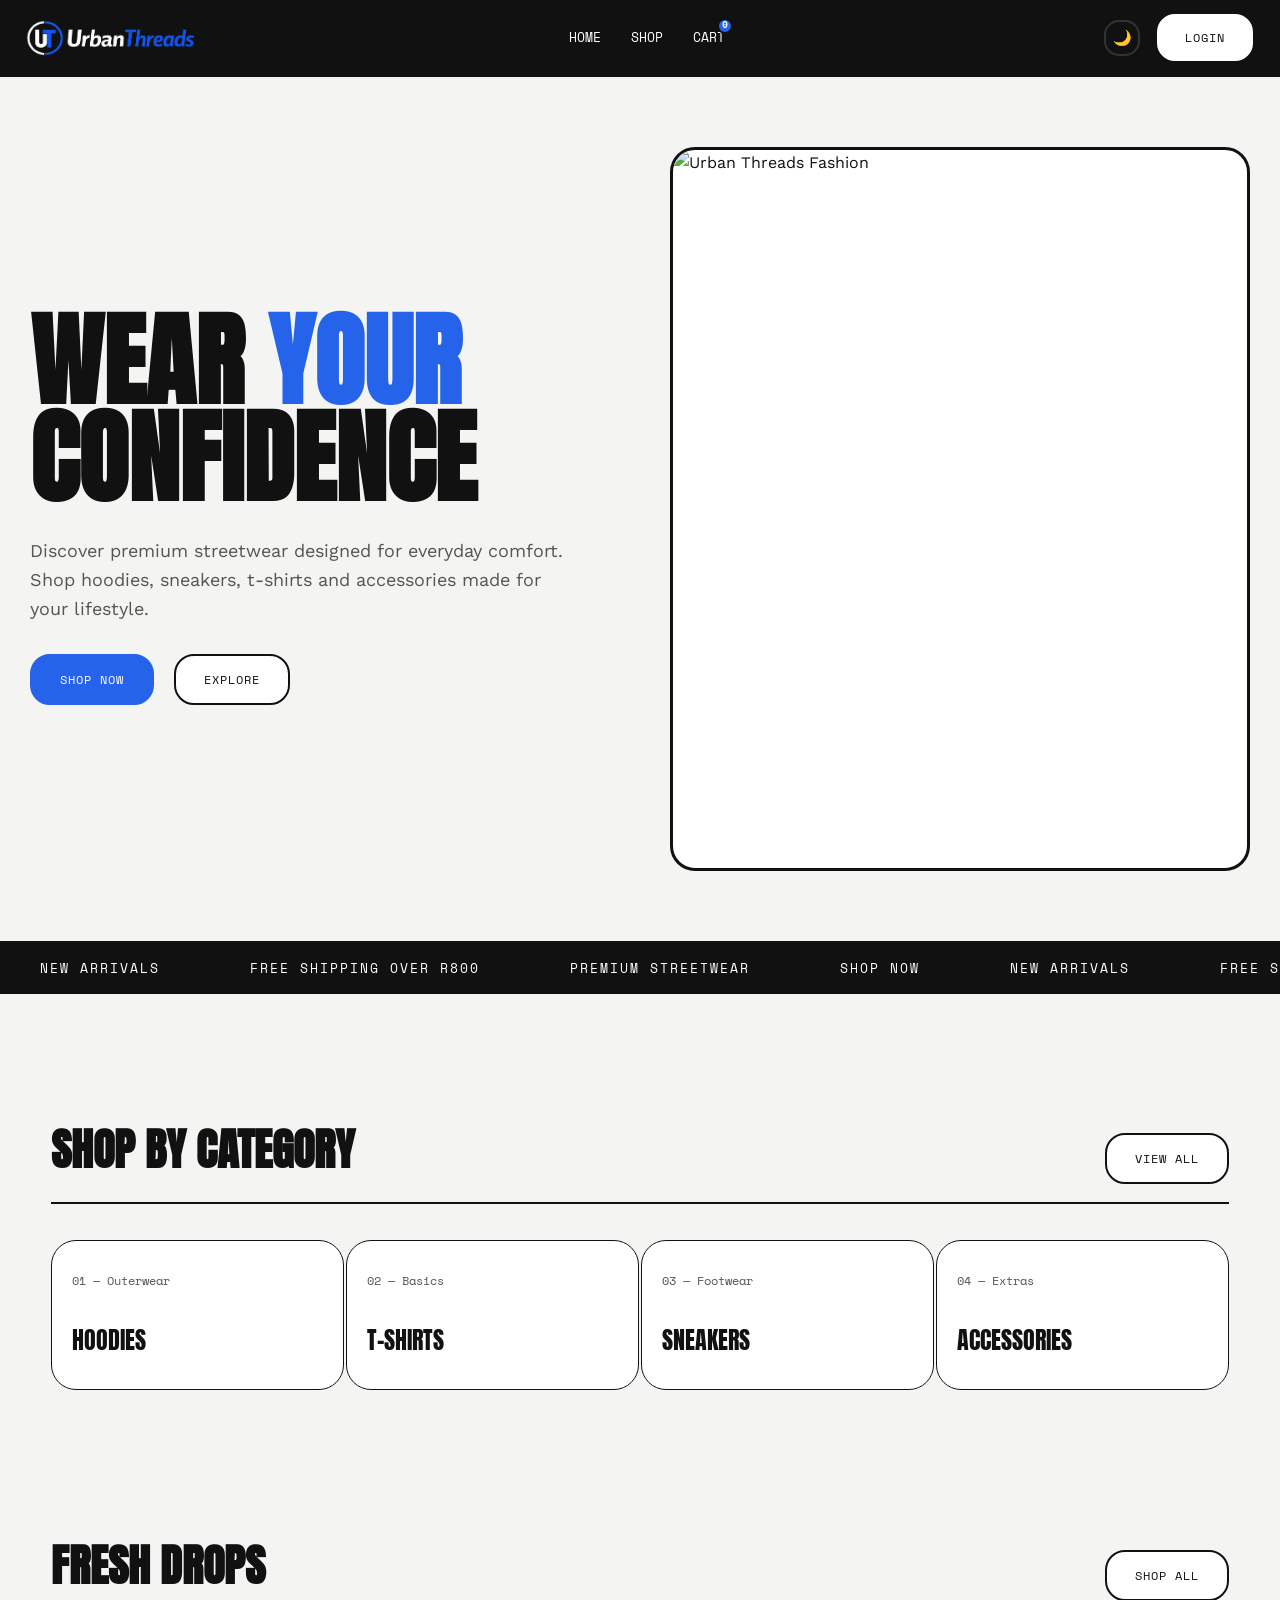
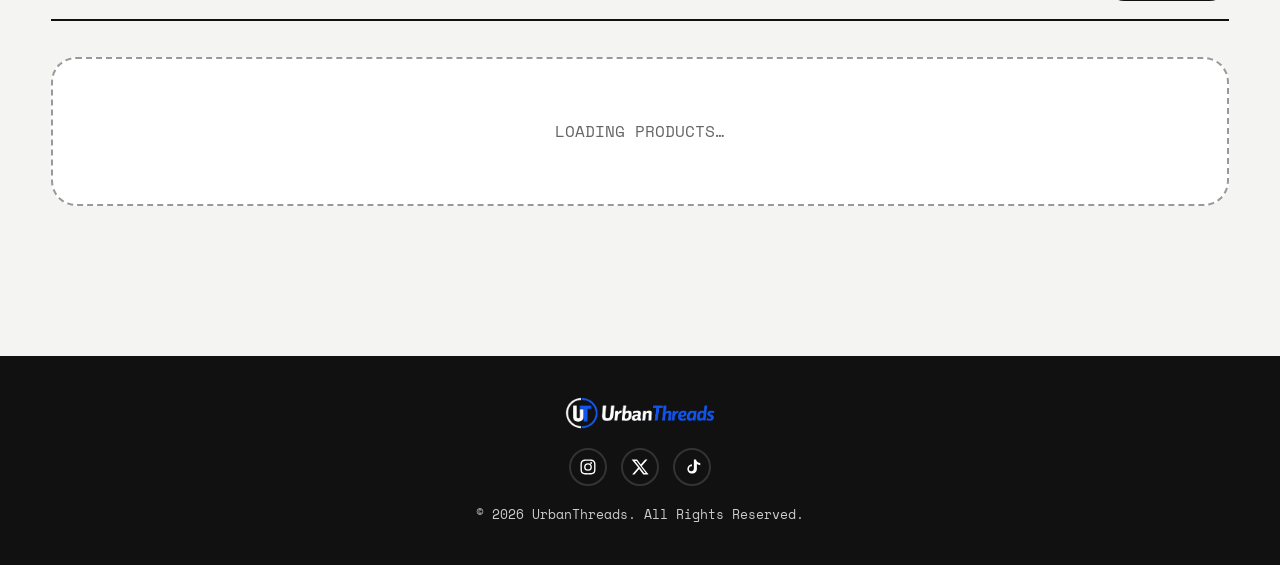
==== commit 78db729e: "Replace footer text logo with brand image and add social icons" ====
--- a/index.html
+++ b/index.html
@@ -130,19 +130,31 @@
          Footer
     =========================== -->
     <footer>
-        <h2>
-            Urban Threads
-        </h2>
-
+        <img src="assets/logo.png" alt="Urban Threads" class="footer-logo">
+    
+        <div class="footer-socials">
+            <a href="#" class="social-icon" aria-label="Instagram">
+                <svg viewBox="0 0 24 24" fill="currentColor" width="18" height="18">
+                    <path d="M12 2c-2.72 0-3.06.01-4.12.06-1.06.05-1.79.22-2.43.47-.66.26-1.22.6-1.77 1.16-.56.55-.9 1.11-1.16 1.77-.25.64-.42 1.37-.47 2.43C2 8.94 2 9.28 2 12s.01 3.06.06 4.12c.05 1.06.22 1.79.47 2.43.26.66.6 1.22 1.16 1.77.55.56 1.11.9 1.77 1.16.64.25 1.37.42 2.43.47C8.94 22 9.28 22 12 22s3.06-.01 4.12-.06c1.06-.05 1.79-.22 2.43-.47.66-.26 1.22-.6 1.77-1.16.56-.55.9-1.11 1.16-1.77.25-.64.42-1.37.47-2.43.05-1.06.06-1.4.06-4.12s-.01-3.06-.06-4.12c-.05-1.06-.22-1.79-.47-2.43-.26-.66-.6-1.22-1.16-1.77-.55-.56-1.11-.9-1.77-1.16-.64-.25-1.37-.42-2.43-.47C15.06 2.01 14.72 2 12 2Zm0 1.8c2.67 0 2.99.01 4.04.06.98.04 1.51.21 1.86.34.47.18.8.4 1.15.75.35.35.57.68.75 1.15.13.35.3.88.34 1.86.05 1.05.06 1.37.06 4.04s-.01 2.99-.06 4.04c-.04.98-.21 1.51-.34 1.86-.18.47-.4.8-.75 1.15-.35.35-.68.57-1.15.75-.35.13-.88.3-1.86.34-1.05.05-1.37.06-4.04.06s-2.99-.01-4.04-.06c-.98-.04-1.51-.21-1.86-.34-.47-.18-.8-.4-1.15-.75-.35-.35-.57-.68-.75-1.15-.13-.35-.3-.88-.34-1.86C3.8 14.99 3.8 14.67 3.8 12s.01-2.99.06-4.04c.04-.98.21-1.51.34-1.86.18-.47.4-.8.75-1.15.35-.35.68-.57 1.15-.75.35-.13.88-.3 1.86-.34C9.01 3.81 9.33 3.8 12 3.8Zm0 3.05a5.15 5.15 0 1 0 0 10.3 5.15 5.15 0 0 0 0-10.3Zm0 8.5a3.35 3.35 0 1 1 0-6.7 3.35 3.35 0 0 1 0 6.7Zm5.36-8.7a1.2 1.2 0 1 1-2.4 0 1.2 1.2 0 0 1 2.4 0Z"/>
+                </svg>
+            </a>
+            <a href="#" class="social-icon" aria-label="X (Twitter)">
+                <svg viewBox="0 0 24 24" fill="currentColor" width="18" height="18">
+                    <path d="M18.9 2H22l-7.6 8.68L23.4 22h-7.02l-5.5-7.2L4.6 22H1.5l8.14-9.3L.9 2h7.2l4.97 6.58L18.9 2Zm-1.23 18h1.94L7.4 3.9H5.32L17.67 20Z"/>
+                </svg>
+            </a>   
+            <a href="#" class="social-icon" aria-label="TikTok">
+                <svg viewBox="0 0 24 24" fill="currentColor" width="18" height="18">
+                    <path d="M14.5 2h2.9c.16 1.4.86 2.6 1.95 3.4 1 .77 2.24 1.15 3.65 1.17v2.93c-1.63-.02-3.15-.5-4.5-1.4v6.4c0 3.5-2.85 6.3-6.35 6.3S5.8 17.9 5.8 14.5c0-3.4 2.7-6.1 6.1-6.3v2.95a3.3 3.3 0 1 0 2.6 3.25V2Z"/>
+                </svg>
+            </a>
+        </div>
+    
         <p>
-            Premium Streetwear • Built with HTML, CSS, JavaScript & Firebase
-        </p>
-
-        <p>
-            © 2026 Urban Threads. All Rights Reserved.
+            © 2026 UrbanThreads. All Rights Reserved.
         </p>
     </footer>
-
+        
     <script type="module" src="js/theme.js"></script>
     <script type="module" src="js/navbar.js"></script>
     <script type="module" src="js/landing.js"></script>
--- a/css/style.css
+++ b/css/style.css
@@ -465,7 +465,7 @@
 ========================================== */
 #products {
     display: grid;
-    grid-template-columns: repeat(auto-fit, minmax(270px, 1fr));
+    grid-template-columns: repeat(auto-fill, minmax(270px, 1fr));
     gap: 30px;
     margin-bottom: 60px;
 }
@@ -889,11 +889,11 @@
     text-align: center;
 }
 
-footer h2 {
-    font-family: "Anton", sans-serif;
-    font-size: 34px;
-    margin-bottom: 10px;
-    letter-spacing: 1px;
+.footer-logo {
+    height: 34px;
+    width: auto;
+    margin: 0 auto 10px;
+    display: block;
 }
 
 footer p {
@@ -901,6 +901,29 @@
     margin-top: 10px;
     font-family: "Space Mono", monospace;
     font-size: 13px;
+}
+
+.footer-socials {
+    display: flex;
+    justify-content: center;
+    gap: 14px;
+    margin: 18px 0;
+}
+
+.social-icon {
+    width: 38px;
+    height: 38px;
+    border-radius: 50%;
+    border: 2px solid #333;
+    display: flex;
+    align-items: center;
+    justify-content: center;
+    color: white;
+}
+
+.social-icon:hover {
+    background: #2563eb;
+    border-color: #2563eb;
 }
 
 /* ==========================================
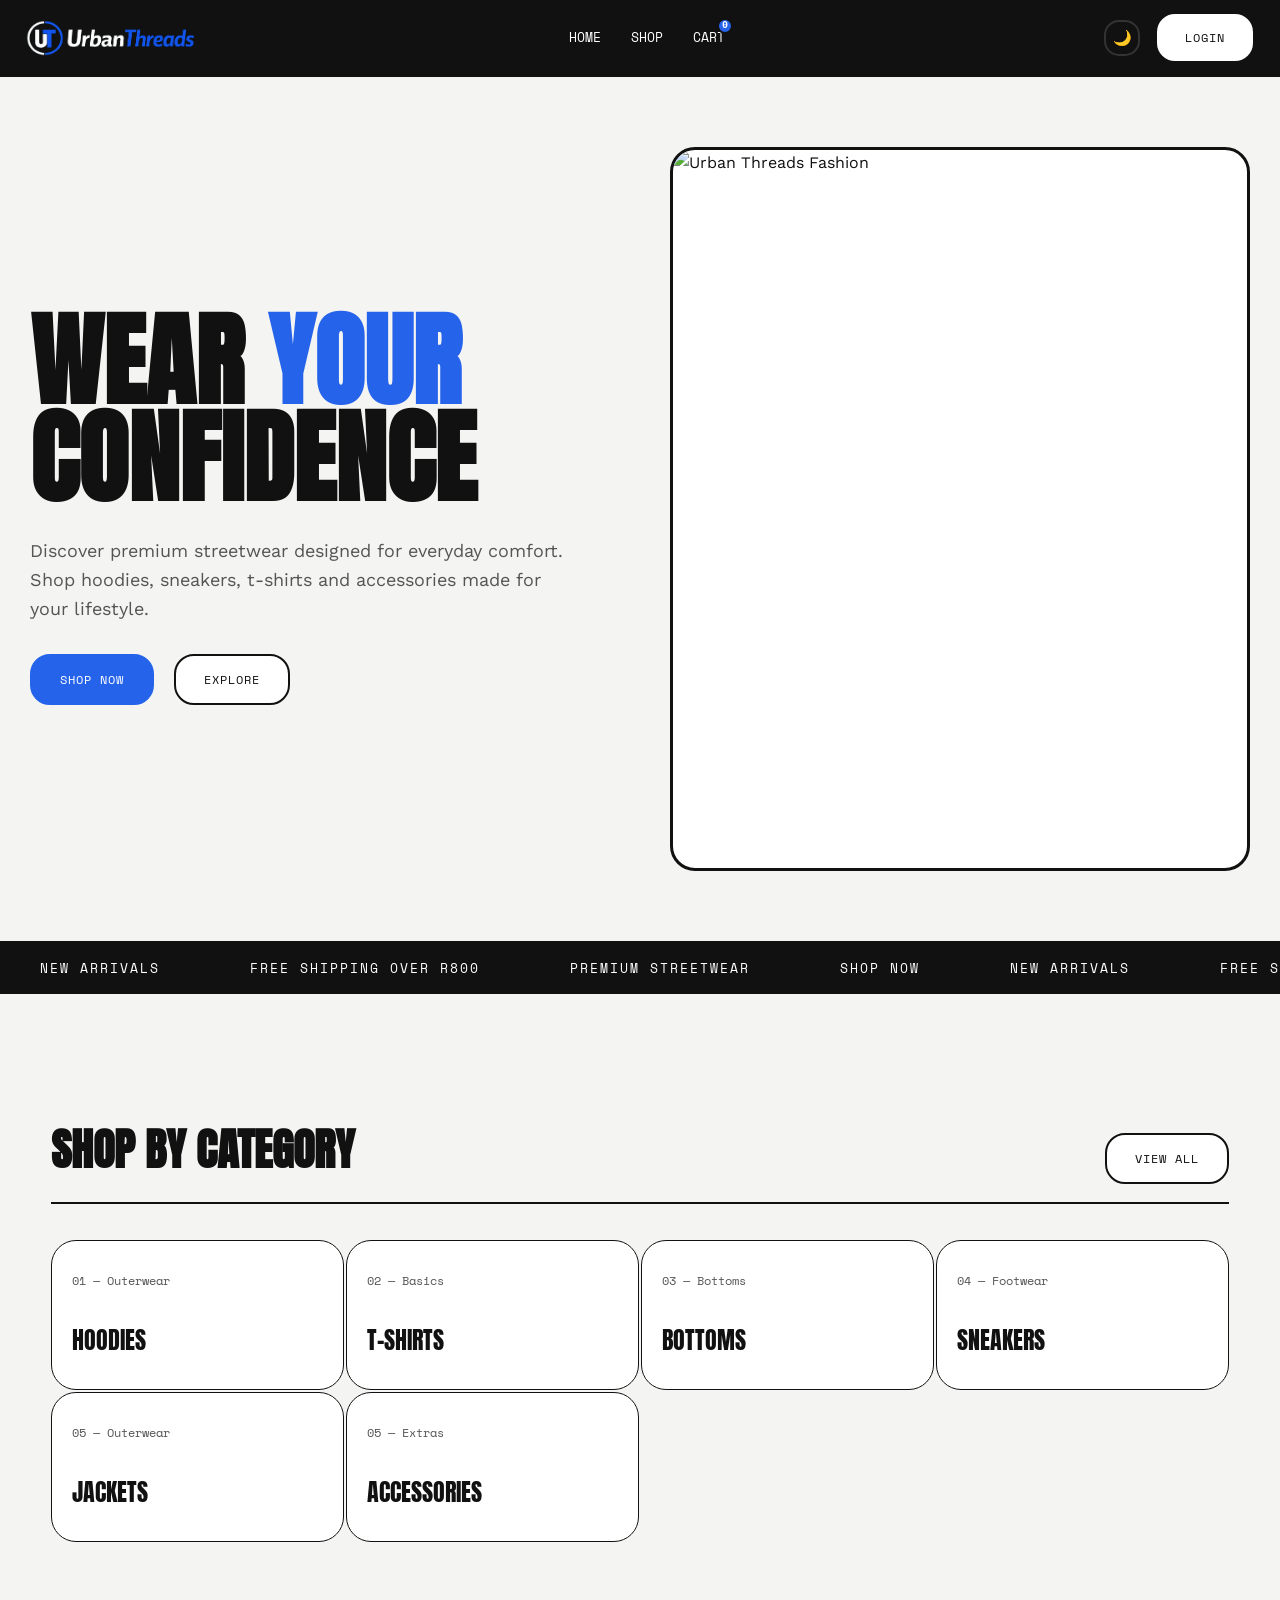
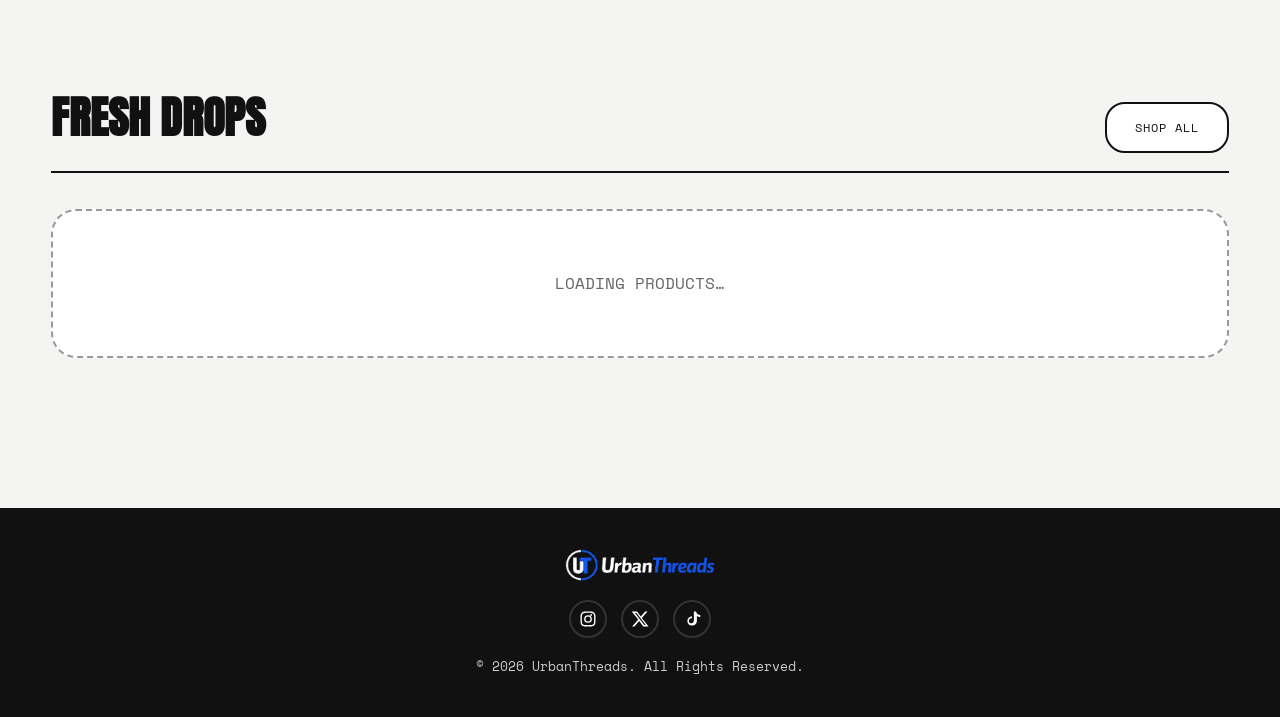
==== commit 0e12581e: "Add categories" ====
--- a/index.html
+++ b/index.html
@@ -100,12 +100,20 @@
                     <span class="cat-code">02 — Basics</span>
                     <span class="cat-name">T-Shirts</span>
                 </a>
+                <a class="category-tile" href="shop.html?category=Bottoms">
+                    <span class="cat-code">03 — Bottoms</span>
+                    <span class="cat-name">Bottoms</span>
+                </a>
                 <a class="category-tile" href="shop.html?category=Sneakers">
-                    <span class="cat-code">03 — Footwear</span>
+                    <span class="cat-code">04 — Footwear</span>
                     <span class="cat-name">Sneakers</span>
                 </a>
+                <a class="category-tile" href="shop.html?category=Jackets">
+                    <span class="cat-code">05 — Outerwear</span>
+                    <span class="cat-name">Jackets</span>
+                </a>
                 <a class="category-tile" href="shop.html?category=Accessories">
-                    <span class="cat-code">04 — Extras</span>
+                    <span class="cat-code">05 — Extras</span>
                     <span class="cat-name">Accessories</span>
                 </a>
             </div>
--- a/css/style.css
+++ b/css/style.css
@@ -470,6 +470,43 @@
     margin-bottom: 60px;
 }
 
+.pagination {
+    display: flex;
+    justify-content: center;
+    gap: 10px;
+    margin-top: 40px;
+    flex-wrap: wrap;
+}
+
+.page-btn {
+    min-width: 40px;
+    height: 40px;
+    padding: 0 10px;
+    background: var(--surface);
+    color: var(--ink);
+    border: 2px solid var(--ink);
+    border-radius: 12px;
+    font-family: "Space Mono", monospace;
+    font-size: 13px;
+}
+
+.page-btn:hover {
+    background: #2563eb;
+    color: white;
+    border-color: #2563eb;
+}
+
+.page-btn.active {
+    background: #2563eb;
+    color: white;
+    border-color: #2563eb;
+}
+
+.page-btn:disabled {
+    opacity: 0.4;
+    pointer-events: none;
+}
+
 /* ==========================================
    PRODUCT CARD
 ========================================== */
